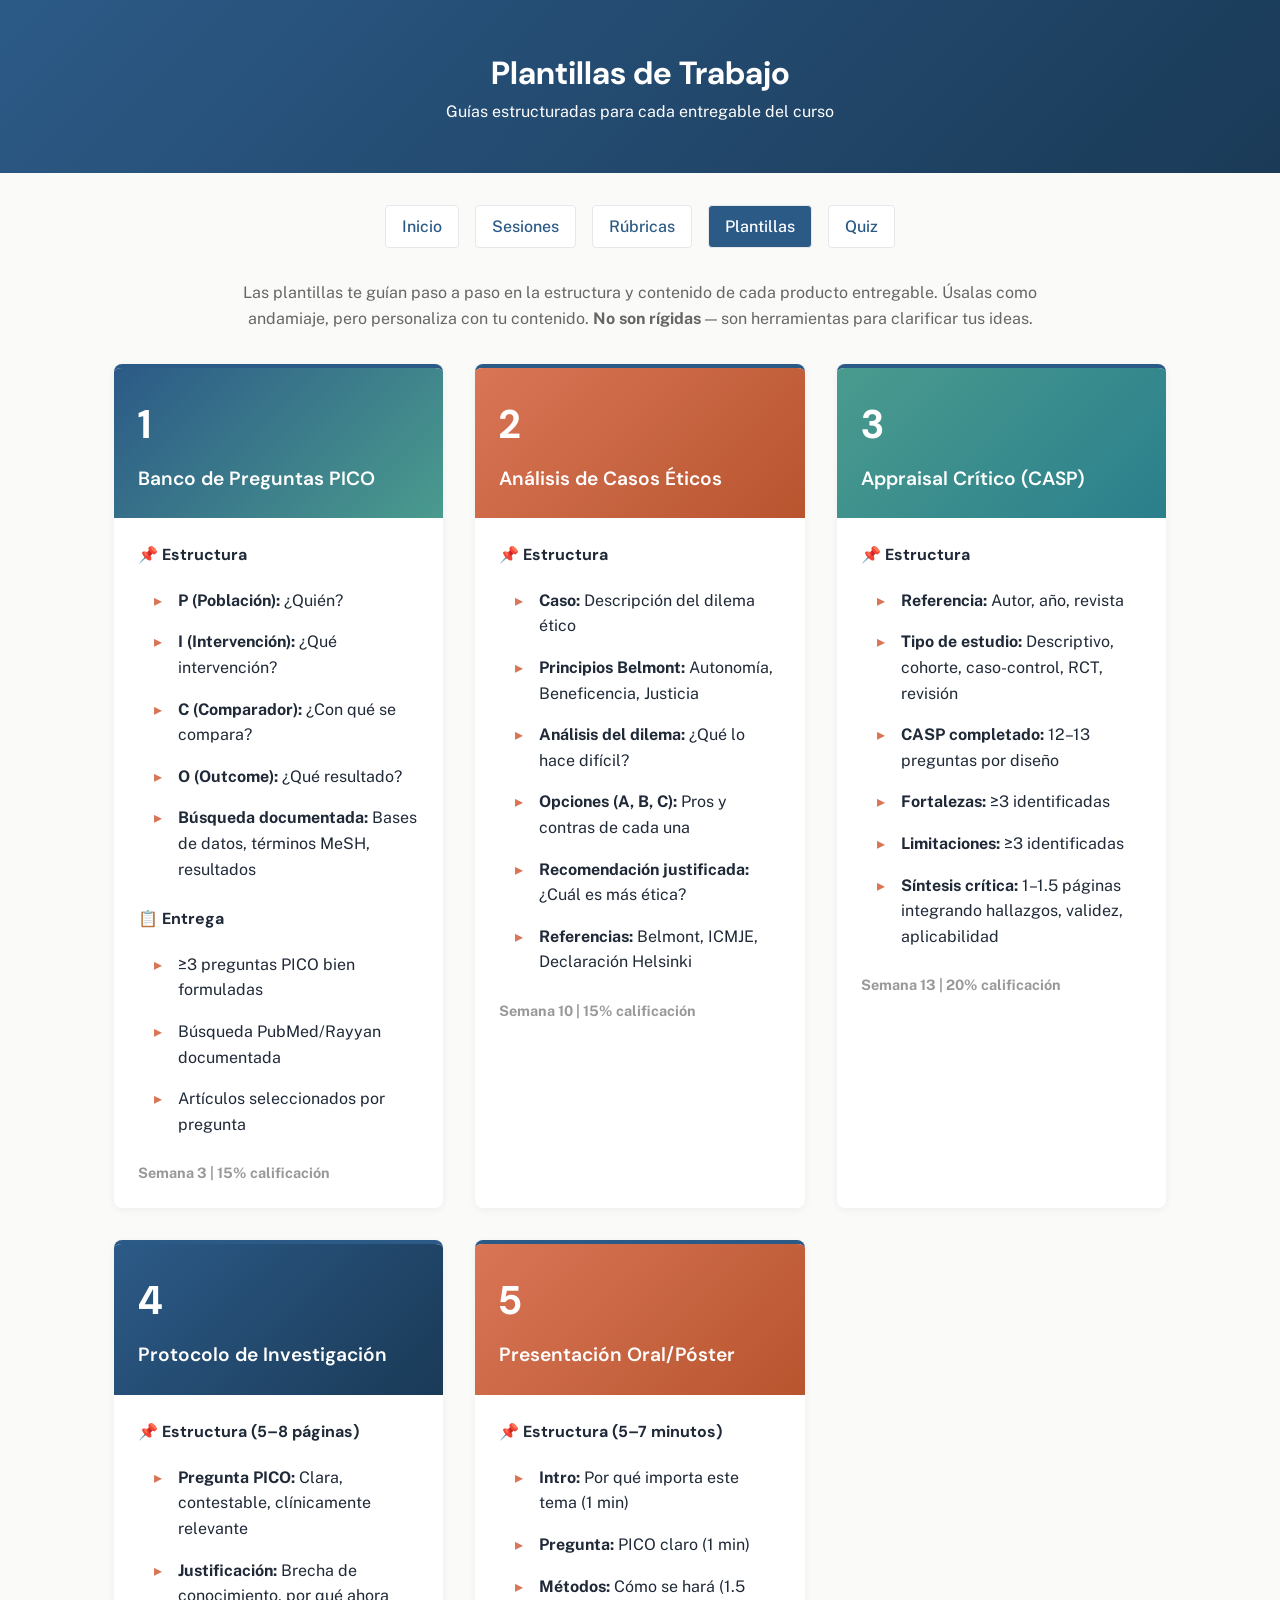
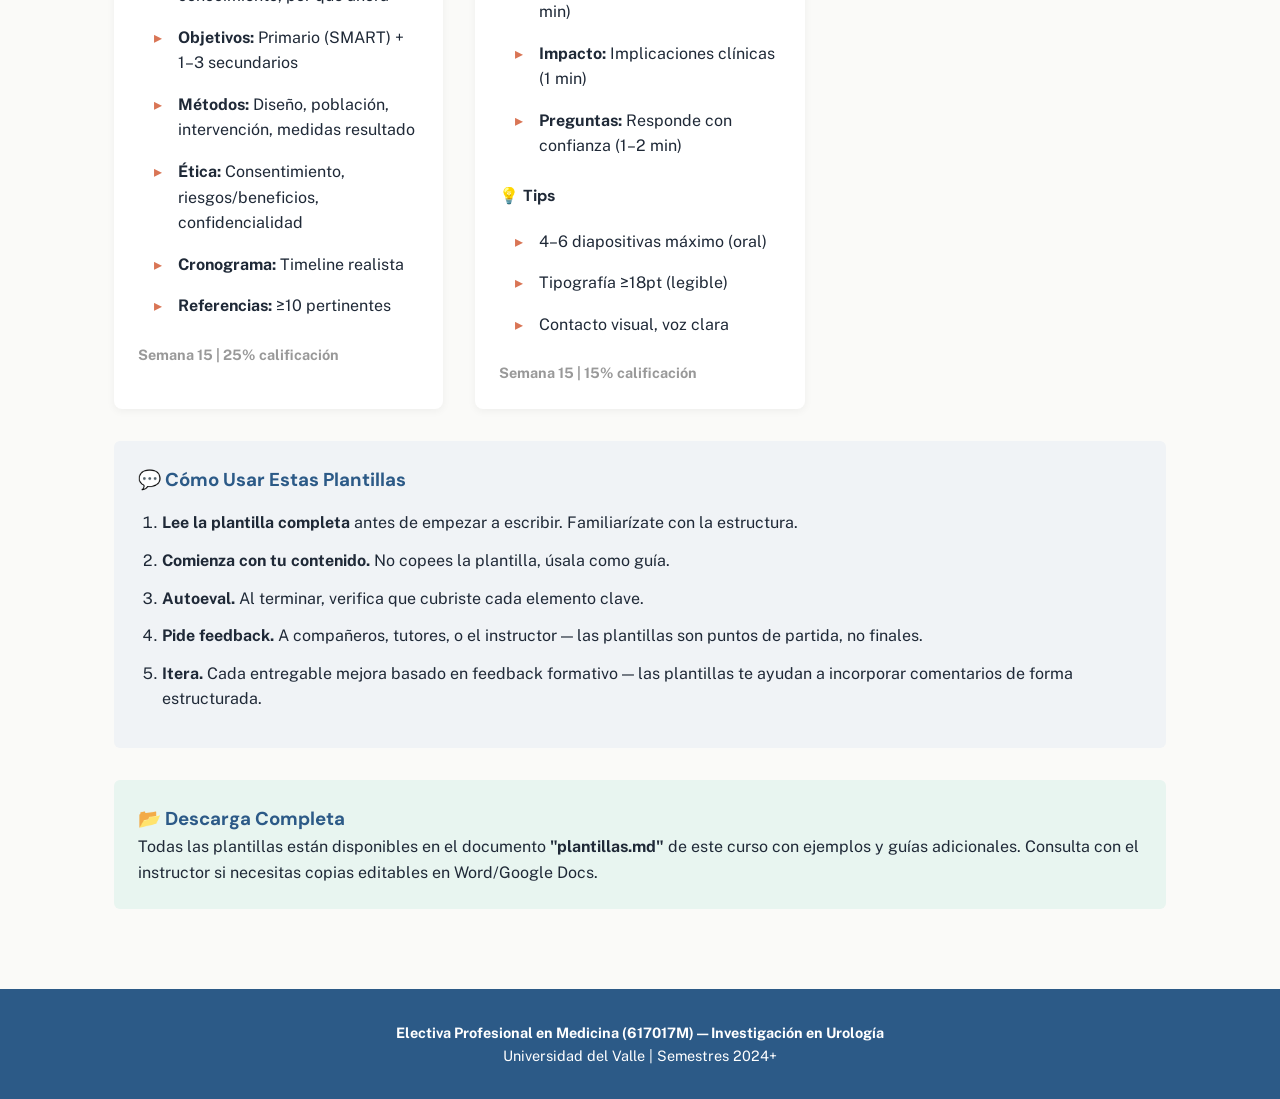
==== plantillas.html @ 6617f85f "Fase 2: Static website for "Investigación en Urología" course Add 5 self-contained HTML pages (no bu" ====
<!DOCTYPE html>
<html lang="es">
<head>
    <meta charset="UTF-8">
    <meta name="viewport" content="width=device-width, initial-scale=1.0">
    <title>Plantillas — Investigación en Urología</title>
    <link href="https://fonts.googleapis.com/css2?family=DM+Sans:wght@400;600;700&family=Public+Sans:wght@400;500;600&display=swap" rel="stylesheet">
    <style>
        * { margin: 0; padding: 0; box-sizing: border-box; }
        body { font-family: 'Public Sans', sans-serif; background-color: #FAFAF8; color: #1F2937; line-height: 1.6; }
        header { background: linear-gradient(135deg, #2C5A87 0%, #1a3a57 100%); color: white; padding: 3rem 1.5rem; text-align: center; }
        header h1 { font-family: 'DM Sans', sans-serif; font-size: 2rem; font-weight: 700; }
        .container { max-width: 1100px; margin: 0 auto; padding: 2rem 1.5rem; }
        nav { display: flex; gap: 1rem; justify-content: center; margin-bottom: 2rem; flex-wrap: wrap; }
        nav a { padding: 0.5rem 1rem; background-color: white; border: 1px solid #E5E7EB; border-radius: 4px; text-decoration: none; color: #2C5A87; font-weight: 500; }
        nav a:hover { background-color: #2C5A87; color: white; }
        nav a.active { background-color: #2C5A87; color: white; }
        h2 { font-family: 'DM Sans', sans-serif; font-size: 2rem; color: #2C5A87; margin-bottom: 1.5rem; }
        .grid { display: grid; grid-template-columns: repeat(auto-fit, minmax(320px, 1fr)); gap: 2rem; margin: 2rem 0; }
        .template-card { background: white; border-radius: 8px; overflow: hidden; box-shadow: 0 2px 8px rgba(0,0,0,0.05); transition: all 0.3s; cursor: pointer; border-top: 4px solid #2C5A87; }
        .template-card:hover { transform: translateY(-4px); box-shadow: 0 4px 16px rgba(0,0,0,0.1); }
        .card-header { background: linear-gradient(135deg, #2C5A87 0%, #4A9B8E 100%); color: white; padding: 1.5rem; }
        .card-number { font-family: 'DM Sans', sans-serif; font-size: 2.5rem; font-weight: 700; }
        .card-title { font-family: 'DM Sans', sans-serif; font-size: 1.2rem; font-weight: 600; margin-top: 0.5rem; }
        .card-body { padding: 1.5rem; }
        .card-body h4 { font-family: 'DM Sans', sans-serif; color: #1F2937; margin-bottom: 0.75rem; }
        .card-body ul { list-style: none; margin-left: 1rem; }
        .card-body li { padding: 0.5rem 0; position: relative; padding-left: 1.5rem; }
        .card-body li:before { content: "▸"; position: absolute; left: 0; color: #D97555; }
        .usage { background-color: #F0F3F6; padding: 1.5rem; border-radius: 6px; margin-top: 2rem; }
        .usage h3 { font-family: 'DM Sans', sans-serif; color: #2C5A87; }
        .usage ol { margin-left: 1.5rem; margin-top: 1rem; }
        .usage li { margin-bottom: 0.75rem; }
        footer { background-color: #2C5A87; color: white; text-align: center; padding: 2rem; margin-top: 3rem; font-size: 0.9rem; }
    </style>
</head>
<body>
    <header>
        <h1>Plantillas de Trabajo</h1>
        <p>Guías estructuradas para cada entregable del curso</p>
    </header>

    <div class="container">
        <nav>
            <a href="index.html">Inicio</a>
            <a href="sesiones.html">Sesiones</a>
            <a href="rubricas.html">Rúbricas</a>
            <a href="plantillas.html" class="active">Plantillas</a>
            <a href="quiz-disenos.html">Quiz</a>
        </nav>

        <p style="text-align: center; color: #666; max-width: 800px; margin: 0 auto 2rem auto;">
            Las plantillas te guían paso a paso en la estructura y contenido de cada producto entregable. Úsalas como andamiaje, pero personaliza con tu contenido. <strong>No son rígidas</strong> — son herramientas para clarificar tus ideas.
        </p>

        <div class="grid">
            <!-- Plantilla 1 -->
            <div class="template-card">
                <div class="card-header">
                    <div class="card-number">1</div>
                    <div class="card-title">Banco de Preguntas PICO</div>
                </div>
                <div class="card-body">
                    <h4>📌 Estructura</h4>
                    <ul>
                        <li><strong>P (Población):</strong> ¿Quién?</li>
                        <li><strong>I (Intervención):</strong> ¿Qué intervención?</li>
                        <li><strong>C (Comparador):</strong> ¿Con qué se compara?</li>
                        <li><strong>O (Outcome):</strong> ¿Qué resultado?</li>
                        <li><strong>Búsqueda documentada:</strong> Bases de datos, términos MeSH, resultados</li>
                    </ul>
                    <h4 style="margin-top: 1rem;">📋 Entrega</h4>
                    <ul>
                        <li>≥3 preguntas PICO bien formuladas</li>
                        <li>Búsqueda PubMed/Rayyan documentada</li>
                        <li>Artículos seleccionados por pregunta</li>
                    </ul>
                    <p style="margin-top: 1rem; font-size: 0.9rem; color: #999;"><strong>Semana 3 | 15% calificación</strong></p>
                </div>
            </div>

            <!-- Plantilla 2 -->
            <div class="template-card">
                <div class="card-header" style="background: linear-gradient(135deg, #D97555 0%, #B8552F 100%);">
                    <div class="card-number">2</div>
                    <div class="card-title">Análisis de Casos Éticos</div>
                </div>
                <div class="card-body">
                    <h4>📌 Estructura</h4>
                    <ul>
                        <li><strong>Caso:</strong> Descripción del dilema ético</li>
                        <li><strong>Principios Belmont:</strong> Autonomía, Beneficencia, Justicia</li>
                        <li><strong>Análisis del dilema:</strong> ¿Qué lo hace difícil?</li>
                        <li><strong>Opciones (A, B, C):</strong> Pros y contras de cada una</li>
                        <li><strong>Recomendación justificada:</strong> ¿Cuál es más ética?</li>
                        <li><strong>Referencias:</strong> Belmont, ICMJE, Declaración Helsinki</li>
                    </ul>
                    <p style="margin-top: 1rem; font-size: 0.9rem; color: #999;"><strong>Semana 10 | 15% calificación</strong></p>
                </div>
            </div>

            <!-- Plantilla 3 -->
            <div class="template-card">
                <div class="card-header" style="background: linear-gradient(135deg, #4A9B8E 0%, #2A7F8C 100%);">
                    <div class="card-number">3</div>
                    <div class="card-title">Appraisal Crítico (CASP)</div>
                </div>
                <div class="card-body">
                    <h4>📌 Estructura</h4>
                    <ul>
                        <li><strong>Referencia:</strong> Autor, año, revista</li>
                        <li><strong>Tipo de estudio:</strong> Descriptivo, cohorte, caso-control, RCT, revisión</li>
                        <li><strong>CASP completado:</strong> 12–13 preguntas por diseño</li>
                        <li><strong>Fortalezas:</strong> ≥3 identificadas</li>
                        <li><strong>Limitaciones:</strong> ≥3 identificadas</li>
                        <li><strong>Síntesis crítica:</strong> 1–1.5 páginas integrando hallazgos, validez, aplicabilidad</li>
                    </ul>
                    <p style="margin-top: 1rem; font-size: 0.9rem; color: #999;"><strong>Semana 13 | 20% calificación</strong></p>
                </div>
            </div>

            <!-- Plantilla 4 -->
            <div class="template-card">
                <div class="card-header" style="background: linear-gradient(135deg, #2C5A87 0%, #1a3a57 100%);">
                    <div class="card-number">4</div>
                    <div class="card-title">Protocolo de Investigación</div>
                </div>
                <div class="card-body">
                    <h4>📌 Estructura (5–8 páginas)</h4>
                    <ul>
                        <li><strong>Pregunta PICO:</strong> Clara, contestable, clínicamente relevante</li>
                        <li><strong>Justificación:</strong> Brecha de conocimiento, por qué ahora</li>
                        <li><strong>Objetivos:</strong> Primario (SMART) + 1–3 secundarios</li>
                        <li><strong>Métodos:</strong> Diseño, población, intervención, medidas resultado</li>
                        <li><strong>Ética:</strong> Consentimiento, riesgos/beneficios, confidencialidad</li>
                        <li><strong>Cronograma:</strong> Timeline realista</li>
                        <li><strong>Referencias:</strong> ≥10 pertinentes</li>
                    </ul>
                    <p style="margin-top: 1rem; font-size: 0.9rem; color: #999;"><strong>Semana 15 | 25% calificación</strong></p>
                </div>
            </div>

            <!-- Plantilla 5 -->
            <div class="template-card">
                <div class="card-header" style="background: linear-gradient(135deg, #D97555 0%, #B8552F 100%);">
                    <div class="card-number">5</div>
                    <div class="card-title">Presentación Oral/Póster</div>
                </div>
                <div class="card-body">
                    <h4>📌 Estructura (5–7 minutos)</h4>
                    <ul>
                        <li><strong>Intro:</strong> Por qué importa este tema (1 min)</li>
                        <li><strong>Pregunta:</strong> PICO claro (1 min)</li>
                        <li><strong>Métodos:</strong> Cómo se hará (1.5 min)</li>
                        <li><strong>Impacto:</strong> Implicaciones clínicas (1 min)</li>
                        <li><strong>Preguntas:</strong> Responde con confianza (1–2 min)</li>
                    </ul>
                    <h4 style="margin-top: 1rem;">💡 Tips</h4>
                    <ul>
                        <li>4–6 diapositivas máximo (oral)</li>
                        <li>Tipografía ≥18pt (legible)</li>
                        <li>Contacto visual, voz clara</li>
                    </ul>
                    <p style="margin-top: 1rem; font-size: 0.9rem; color: #999;"><strong>Semana 15 | 15% calificación</strong></p>
                </div>
            </div>
        </div>

        <div class="usage">
            <h3>💬 Cómo Usar Estas Plantillas</h3>
            <ol>
                <li><strong>Lee la plantilla completa</strong> antes de empezar a escribir. Familiarízate con la estructura.</li>
                <li><strong>Comienza con tu contenido.</strong> No copees la plantilla, úsala como guía.</li>
                <li><strong>Autoeval.</strong> Al terminar, verifica que cubriste cada elemento clave.</li>
                <li><strong>Pide feedback.</strong> A compañeros, tutores, o el instructor — las plantillas son puntos de partida, no finales.</li>
                <li><strong>Itera.</strong> Cada entregable mejora basado en feedback formativo — las plantillas te ayudan a incorporar comentarios de forma estructurada.</li>
            </ol>
        </div>

        <div class="usage" style="background-color: #E8F5F0;">
            <h3>📂 Descarga Completa</h3>
            <p>Todas las plantillas están disponibles en el documento <strong>"plantillas.md"</strong> de este curso con ejemplos y guías adicionales. Consulta con el instructor si necesitas copias editables en Word/Google Docs.</p>
        </div>
    </div>

    <footer>
        <p><strong>Electiva Profesional en Medicina (617017M) — Investigación en Urología</strong></p>
        <p>Universidad del Valle | Semestres 2024+</p>
    </footer>
</body>
</html>
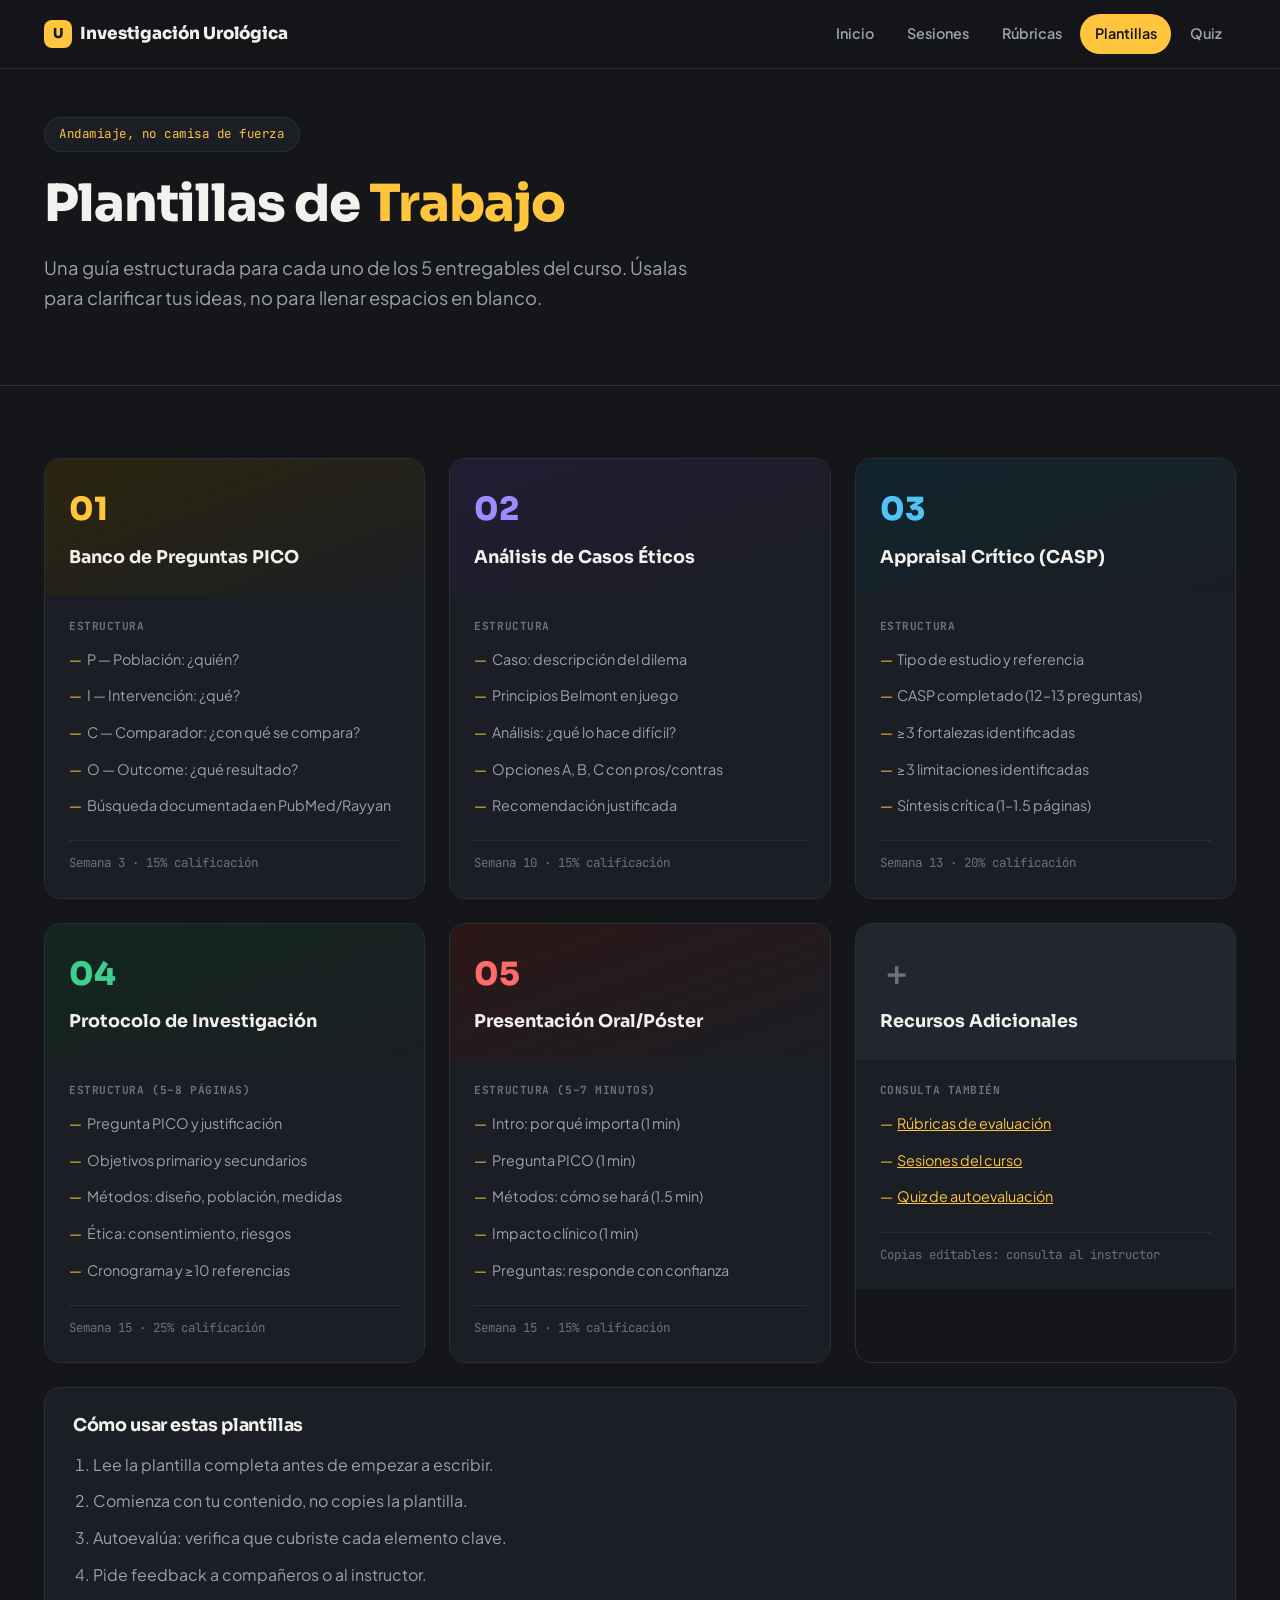
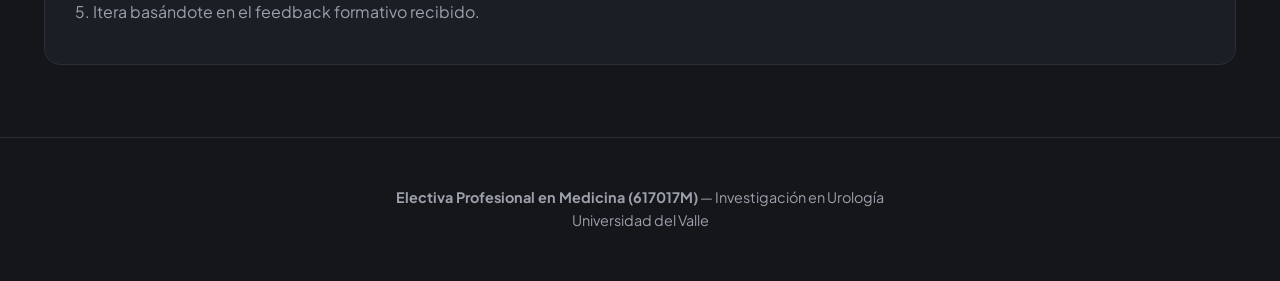
==== commit 291862cd: "Redesign course website with bold dark editorial visual identity Replace the initial light/corporate" ====
--- a/plantillas.html
+++ b/plantillas.html
@@ -4,188 +4,182 @@
     <meta charset="UTF-8">
     <meta name="viewport" content="width=device-width, initial-scale=1.0">
     <title>Plantillas — Investigación en Urología</title>
-    <link href="https://fonts.googleapis.com/css2?family=DM+Sans:wght@400;600;700&family=Public+Sans:wght@400;500;600&display=swap" rel="stylesheet">
+    <link rel="preconnect" href="https://fonts.googleapis.com">
+    <link href="https://fonts.googleapis.com/css2?family=Sora:wght@700;800&family=Plus+Jakarta+Sans:wght@400;500;600;700&family=JetBrains+Mono:wght@500;600;700&display=swap" rel="stylesheet">
+    <link rel="stylesheet" href="styles.css">
+    <noscript><style>.reveal{opacity:1!important;transform:none!important;}</style></noscript>
     <style>
-        * { margin: 0; padding: 0; box-sizing: border-box; }
-        body { font-family: 'Public Sans', sans-serif; background-color: #FAFAF8; color: #1F2937; line-height: 1.6; }
-        header { background: linear-gradient(135deg, #2C5A87 0%, #1a3a57 100%); color: white; padding: 3rem 1.5rem; text-align: center; }
-        header h1 { font-family: 'DM Sans', sans-serif; font-size: 2rem; font-weight: 700; }
-        .container { max-width: 1100px; margin: 0 auto; padding: 2rem 1.5rem; }
-        nav { display: flex; gap: 1rem; justify-content: center; margin-bottom: 2rem; flex-wrap: wrap; }
-        nav a { padding: 0.5rem 1rem; background-color: white; border: 1px solid #E5E7EB; border-radius: 4px; text-decoration: none; color: #2C5A87; font-weight: 500; }
-        nav a:hover { background-color: #2C5A87; color: white; }
-        nav a.active { background-color: #2C5A87; color: white; }
-        h2 { font-family: 'DM Sans', sans-serif; font-size: 2rem; color: #2C5A87; margin-bottom: 1.5rem; }
-        .grid { display: grid; grid-template-columns: repeat(auto-fit, minmax(320px, 1fr)); gap: 2rem; margin: 2rem 0; }
-        .template-card { background: white; border-radius: 8px; overflow: hidden; box-shadow: 0 2px 8px rgba(0,0,0,0.05); transition: all 0.3s; cursor: pointer; border-top: 4px solid #2C5A87; }
-        .template-card:hover { transform: translateY(-4px); box-shadow: 0 4px 16px rgba(0,0,0,0.1); }
-        .card-header { background: linear-gradient(135deg, #2C5A87 0%, #4A9B8E 100%); color: white; padding: 1.5rem; }
-        .card-number { font-family: 'DM Sans', sans-serif; font-size: 2.5rem; font-weight: 700; }
-        .card-title { font-family: 'DM Sans', sans-serif; font-size: 1.2rem; font-weight: 600; margin-top: 0.5rem; }
-        .card-body { padding: 1.5rem; }
-        .card-body h4 { font-family: 'DM Sans', sans-serif; color: #1F2937; margin-bottom: 0.75rem; }
-        .card-body ul { list-style: none; margin-left: 1rem; }
-        .card-body li { padding: 0.5rem 0; position: relative; padding-left: 1.5rem; }
-        .card-body li:before { content: "▸"; position: absolute; left: 0; color: #D97555; }
-        .usage { background-color: #F0F3F6; padding: 1.5rem; border-radius: 6px; margin-top: 2rem; }
-        .usage h3 { font-family: 'DM Sans', sans-serif; color: #2C5A87; }
-        .usage ol { margin-left: 1.5rem; margin-top: 1rem; }
-        .usage li { margin-bottom: 0.75rem; }
-        footer { background-color: #2C5A87; color: white; text-align: center; padding: 2rem; margin-top: 3rem; font-size: 0.9rem; }
+        .template-grid { display: grid; grid-template-columns: repeat(3, 1fr); gap: 1.5rem; }
+        .template-card { border-radius: var(--radius); overflow: hidden; border: 1px solid var(--border); transition: transform 0.2s ease, border-color 0.2s ease; }
+        .template-card:hover { transform: translateY(-4px); border-color: var(--border-bright); }
+        .tpl-header { padding: 1.5rem; }
+        .tpl-number { font-family: var(--font-display); font-size: 2rem; font-weight: 800; }
+        .tpl-title { font-family: var(--font-display); font-size: 1.1rem; font-weight: 700; margin-top: 0.4rem; }
+        .tpl-body { padding: 1.5rem; background: var(--bg-elevated); }
+        .tpl-body h4 { font-family: var(--font-mono); font-size: 0.7rem; text-transform: uppercase; letter-spacing: 0.05em; color: var(--text-faint); margin-bottom: 0.6rem; }
+        .tpl-body ul { list-style: none; margin-bottom: 1rem; }
+        .tpl-body li { padding: 0.4rem 0; padding-left: 1.1rem; position: relative; color: var(--text-muted); font-size: 0.9rem; }
+        .tpl-body li::before { content: "—"; position: absolute; left: 0; color: var(--accent); }
+        .tpl-footer { font-family: var(--font-mono); font-size: 0.78rem; color: var(--text-faint); padding-top: 0.75rem; border-top: 1px solid var(--border); }
+        .usage-box { background: var(--bg-elevated); border: 1px solid var(--border); border-radius: var(--radius); padding: 1.75rem; margin-top: 1.5rem; }
+        .usage-box h3 { font-size: 1.1rem; margin-bottom: 1rem; }
+        .usage-box ol { margin-left: 1.25rem; color: var(--text-muted); }
+        .usage-box li { margin-bottom: 0.65rem; }
+        @media (max-width: 900px) { .template-grid { grid-template-columns: repeat(2, 1fr); } }
+        @media (max-width: 640px) { .template-grid { grid-template-columns: 1fr; } }
     </style>
 </head>
 <body>
-    <header>
-        <h1>Plantillas de Trabajo</h1>
-        <p>Guías estructuradas para cada entregable del curso</p>
+    <nav class="site-nav">
+        <div class="nav-inner">
+            <a href="index.html" class="nav-brand"><span class="brand-mark">U</span>Investigación Urológica</a>
+            <div class="nav-links">
+                <a href="index.html">Inicio</a>
+                <a href="sesiones.html">Sesiones</a>
+                <a href="rubricas.html">Rúbricas</a>
+                <a href="plantillas.html" class="active">Plantillas</a>
+                <a href="quiz-disenos.html">Quiz</a>
+            </div>
+            <button class="nav-toggle" aria-label="Abrir menú">☰</button>
+        </div>
+    </nav>
+
+    <header class="hero" style="padding: 3rem 0 2.5rem;">
+        <div class="container">
+            <div class="hero-eyebrow">Andamiaje, no camisa de fuerza</div>
+            <h1 class="h-display" style="font-size: clamp(2rem, 4.5vw, 3.2rem);">Plantillas de <span class="text-accent">Trabajo</span></h1>
+            <p class="lede">Una guía estructurada para cada uno de los 5 entregables del curso. Úsalas para clarificar tus ideas, no para llenar espacios en blanco.</p>
+        </div>
     </header>
 
-    <div class="container">
-        <nav>
-            <a href="index.html">Inicio</a>
-            <a href="sesiones.html">Sesiones</a>
-            <a href="rubricas.html">Rúbricas</a>
-            <a href="plantillas.html" class="active">Plantillas</a>
-            <a href="quiz-disenos.html">Quiz</a>
-        </nav>
+    <section class="block">
+        <div class="container">
+            <div class="template-grid reveal">
+                <div class="template-card">
+                    <div class="tpl-header" style="background: linear-gradient(160deg, var(--mod-1-bg), var(--bg-elevated));">
+                        <div class="tpl-number" style="color: var(--mod-1);">01</div>
+                        <div class="tpl-title">Banco de Preguntas PICO</div>
+                    </div>
+                    <div class="tpl-body">
+                        <h4>Estructura</h4>
+                        <ul>
+                            <li>P — Población: ¿quién?</li>
+                            <li>I — Intervención: ¿qué?</li>
+                            <li>C — Comparador: ¿con qué se compara?</li>
+                            <li>O — Outcome: ¿qué resultado?</li>
+                            <li>Búsqueda documentada en PubMed/Rayyan</li>
+                        </ul>
+                        <div class="tpl-footer">Semana 3 · 15% calificación</div>
+                    </div>
+                </div>
 
-        <p style="text-align: center; color: #666; max-width: 800px; margin: 0 auto 2rem auto;">
-            Las plantillas te guían paso a paso en la estructura y contenido de cada producto entregable. Úsalas como andamiaje, pero personaliza con tu contenido. <strong>No son rígidas</strong> — son herramientas para clarificar tus ideas.
-        </p>
+                <div class="template-card">
+                    <div class="tpl-header" style="background: linear-gradient(160deg, var(--mod-3-bg), var(--bg-elevated));">
+                        <div class="tpl-number" style="color: var(--mod-3);">02</div>
+                        <div class="tpl-title">Análisis de Casos Éticos</div>
+                    </div>
+                    <div class="tpl-body">
+                        <h4>Estructura</h4>
+                        <ul>
+                            <li>Caso: descripción del dilema</li>
+                            <li>Principios Belmont en juego</li>
+                            <li>Análisis: ¿qué lo hace difícil?</li>
+                            <li>Opciones A, B, C con pros/contras</li>
+                            <li>Recomendación justificada</li>
+                        </ul>
+                        <div class="tpl-footer">Semana 10 · 15% calificación</div>
+                    </div>
+                </div>
 
-        <div class="grid">
-            <!-- Plantilla 1 -->
-            <div class="template-card">
-                <div class="card-header">
-                    <div class="card-number">1</div>
-                    <div class="card-title">Banco de Preguntas PICO</div>
+                <div class="template-card">
+                    <div class="tpl-header" style="background: linear-gradient(160deg, var(--mod-4-bg), var(--bg-elevated));">
+                        <div class="tpl-number" style="color: var(--mod-4);">03</div>
+                        <div class="tpl-title">Appraisal Crítico (CASP)</div>
+                    </div>
+                    <div class="tpl-body">
+                        <h4>Estructura</h4>
+                        <ul>
+                            <li>Tipo de estudio y referencia</li>
+                            <li>CASP completado (12–13 preguntas)</li>
+                            <li>≥3 fortalezas identificadas</li>
+                            <li>≥3 limitaciones identificadas</li>
+                            <li>Síntesis crítica (1–1.5 páginas)</li>
+                        </ul>
+                        <div class="tpl-footer">Semana 13 · 20% calificación</div>
+                    </div>
                 </div>
-                <div class="card-body">
-                    <h4>📌 Estructura</h4>
-                    <ul>
-                        <li><strong>P (Población):</strong> ¿Quién?</li>
-                        <li><strong>I (Intervención):</strong> ¿Qué intervención?</li>
-                        <li><strong>C (Comparador):</strong> ¿Con qué se compara?</li>
-                        <li><strong>O (Outcome):</strong> ¿Qué resultado?</li>
-                        <li><strong>Búsqueda documentada:</strong> Bases de datos, términos MeSH, resultados</li>
-                    </ul>
-                    <h4 style="margin-top: 1rem;">📋 Entrega</h4>
-                    <ul>
-                        <li>≥3 preguntas PICO bien formuladas</li>
-                        <li>Búsqueda PubMed/Rayyan documentada</li>
-                        <li>Artículos seleccionados por pregunta</li>
-                    </ul>
-                    <p style="margin-top: 1rem; font-size: 0.9rem; color: #999;"><strong>Semana 3 | 15% calificación</strong></p>
+
+                <div class="template-card">
+                    <div class="tpl-header" style="background: linear-gradient(160deg, var(--mod-2-bg), var(--bg-elevated));">
+                        <div class="tpl-number" style="color: var(--mod-2);">04</div>
+                        <div class="tpl-title">Protocolo de Investigación</div>
+                    </div>
+                    <div class="tpl-body">
+                        <h4>Estructura (5–8 páginas)</h4>
+                        <ul>
+                            <li>Pregunta PICO y justificación</li>
+                            <li>Objetivos primario y secundarios</li>
+                            <li>Métodos: diseño, población, medidas</li>
+                            <li>Ética: consentimiento, riesgos</li>
+                            <li>Cronograma y ≥10 referencias</li>
+                        </ul>
+                        <div class="tpl-footer">Semana 15 · 25% calificación</div>
+                    </div>
+                </div>
+
+                <div class="template-card">
+                    <div class="tpl-header" style="background: linear-gradient(160deg, var(--mod-5-bg), var(--bg-elevated));">
+                        <div class="tpl-number" style="color: var(--mod-5);">05</div>
+                        <div class="tpl-title">Presentación Oral/Póster</div>
+                    </div>
+                    <div class="tpl-body">
+                        <h4>Estructura (5–7 minutos)</h4>
+                        <ul>
+                            <li>Intro: por qué importa (1 min)</li>
+                            <li>Pregunta PICO (1 min)</li>
+                            <li>Métodos: cómo se hará (1.5 min)</li>
+                            <li>Impacto clínico (1 min)</li>
+                            <li>Preguntas: responde con confianza</li>
+                        </ul>
+                        <div class="tpl-footer">Semana 15 · 15% calificación</div>
+                    </div>
+                </div>
+
+                <div class="template-card">
+                    <div class="tpl-header" style="background: var(--bg-elevated-2);">
+                        <div class="tpl-number" style="color: var(--text-faint);">＋</div>
+                        <div class="tpl-title">Recursos Adicionales</div>
+                    </div>
+                    <div class="tpl-body">
+                        <h4>Consulta también</h4>
+                        <ul>
+                            <li><a href="rubricas.html" style="color: var(--accent);">Rúbricas de evaluación</a></li>
+                            <li><a href="sesiones.html" style="color: var(--accent);">Sesiones del curso</a></li>
+                            <li><a href="quiz-disenos.html" style="color: var(--accent);">Quiz de autoevaluación</a></li>
+                        </ul>
+                        <div class="tpl-footer">Copias editables: consulta al instructor</div>
+                    </div>
                 </div>
             </div>
 
-            <!-- Plantilla 2 -->
-            <div class="template-card">
-                <div class="card-header" style="background: linear-gradient(135deg, #D97555 0%, #B8552F 100%);">
-                    <div class="card-number">2</div>
-                    <div class="card-title">Análisis de Casos Éticos</div>
-                </div>
-                <div class="card-body">
-                    <h4>📌 Estructura</h4>
-                    <ul>
-                        <li><strong>Caso:</strong> Descripción del dilema ético</li>
-                        <li><strong>Principios Belmont:</strong> Autonomía, Beneficencia, Justicia</li>
-                        <li><strong>Análisis del dilema:</strong> ¿Qué lo hace difícil?</li>
-                        <li><strong>Opciones (A, B, C):</strong> Pros y contras de cada una</li>
-                        <li><strong>Recomendación justificada:</strong> ¿Cuál es más ética?</li>
-                        <li><strong>Referencias:</strong> Belmont, ICMJE, Declaración Helsinki</li>
-                    </ul>
-                    <p style="margin-top: 1rem; font-size: 0.9rem; color: #999;"><strong>Semana 10 | 15% calificación</strong></p>
-                </div>
-            </div>
-
-            <!-- Plantilla 3 -->
-            <div class="template-card">
-                <div class="card-header" style="background: linear-gradient(135deg, #4A9B8E 0%, #2A7F8C 100%);">
-                    <div class="card-number">3</div>
-                    <div class="card-title">Appraisal Crítico (CASP)</div>
-                </div>
-                <div class="card-body">
-                    <h4>📌 Estructura</h4>
-                    <ul>
-                        <li><strong>Referencia:</strong> Autor, año, revista</li>
-                        <li><strong>Tipo de estudio:</strong> Descriptivo, cohorte, caso-control, RCT, revisión</li>
-                        <li><strong>CASP completado:</strong> 12–13 preguntas por diseño</li>
-                        <li><strong>Fortalezas:</strong> ≥3 identificadas</li>
-                        <li><strong>Limitaciones:</strong> ≥3 identificadas</li>
-                        <li><strong>Síntesis crítica:</strong> 1–1.5 páginas integrando hallazgos, validez, aplicabilidad</li>
-                    </ul>
-                    <p style="margin-top: 1rem; font-size: 0.9rem; color: #999;"><strong>Semana 13 | 20% calificación</strong></p>
-                </div>
-            </div>
-
-            <!-- Plantilla 4 -->
-            <div class="template-card">
-                <div class="card-header" style="background: linear-gradient(135deg, #2C5A87 0%, #1a3a57 100%);">
-                    <div class="card-number">4</div>
-                    <div class="card-title">Protocolo de Investigación</div>
-                </div>
-                <div class="card-body">
-                    <h4>📌 Estructura (5–8 páginas)</h4>
-                    <ul>
-                        <li><strong>Pregunta PICO:</strong> Clara, contestable, clínicamente relevante</li>
-                        <li><strong>Justificación:</strong> Brecha de conocimiento, por qué ahora</li>
-                        <li><strong>Objetivos:</strong> Primario (SMART) + 1–3 secundarios</li>
-                        <li><strong>Métodos:</strong> Diseño, población, intervención, medidas resultado</li>
-                        <li><strong>Ética:</strong> Consentimiento, riesgos/beneficios, confidencialidad</li>
-                        <li><strong>Cronograma:</strong> Timeline realista</li>
-                        <li><strong>Referencias:</strong> ≥10 pertinentes</li>
-                    </ul>
-                    <p style="margin-top: 1rem; font-size: 0.9rem; color: #999;"><strong>Semana 15 | 25% calificación</strong></p>
-                </div>
-            </div>
-
-            <!-- Plantilla 5 -->
-            <div class="template-card">
-                <div class="card-header" style="background: linear-gradient(135deg, #D97555 0%, #B8552F 100%);">
-                    <div class="card-number">5</div>
-                    <div class="card-title">Presentación Oral/Póster</div>
-                </div>
-                <div class="card-body">
-                    <h4>📌 Estructura (5–7 minutos)</h4>
-                    <ul>
-                        <li><strong>Intro:</strong> Por qué importa este tema (1 min)</li>
-                        <li><strong>Pregunta:</strong> PICO claro (1 min)</li>
-                        <li><strong>Métodos:</strong> Cómo se hará (1.5 min)</li>
-                        <li><strong>Impacto:</strong> Implicaciones clínicas (1 min)</li>
-                        <li><strong>Preguntas:</strong> Responde con confianza (1–2 min)</li>
-                    </ul>
-                    <h4 style="margin-top: 1rem;">💡 Tips</h4>
-                    <ul>
-                        <li>4–6 diapositivas máximo (oral)</li>
-                        <li>Tipografía ≥18pt (legible)</li>
-                        <li>Contacto visual, voz clara</li>
-                    </ul>
-                    <p style="margin-top: 1rem; font-size: 0.9rem; color: #999;"><strong>Semana 15 | 15% calificación</strong></p>
-                </div>
+            <div class="usage-box reveal">
+                <h3>Cómo usar estas plantillas</h3>
+                <ol>
+                    <li>Lee la plantilla completa antes de empezar a escribir.</li>
+                    <li>Comienza con tu contenido, no copies la plantilla.</li>
+                    <li>Autoevalúa: verifica que cubriste cada elemento clave.</li>
+                    <li>Pide feedback a compañeros o al instructor.</li>
+                    <li>Itera basándote en el feedback formativo recibido.</li>
+                </ol>
             </div>
         </div>
+    </section>
 
-        <div class="usage">
-            <h3>💬 Cómo Usar Estas Plantillas</h3>
-            <ol>
-                <li><strong>Lee la plantilla completa</strong> antes de empezar a escribir. Familiarízate con la estructura.</li>
-                <li><strong>Comienza con tu contenido.</strong> No copees la plantilla, úsala como guía.</li>
-                <li><strong>Autoeval.</strong> Al terminar, verifica que cubriste cada elemento clave.</li>
-                <li><strong>Pide feedback.</strong> A compañeros, tutores, o el instructor — las plantillas son puntos de partida, no finales.</li>
-                <li><strong>Itera.</strong> Cada entregable mejora basado en feedback formativo — las plantillas te ayudan a incorporar comentarios de forma estructurada.</li>
-            </ol>
-        </div>
+    <footer class="site-footer">
+        <p><strong>Electiva Profesional en Medicina (617017M)</strong> — Investigación en Urología</p>
+        <p>Universidad del Valle</p>
+    </footer>
 
-        <div class="usage" style="background-color: #E8F5F0;">
-            <h3>📂 Descarga Completa</h3>
-            <p>Todas las plantillas están disponibles en el documento <strong>"plantillas.md"</strong> de este curso con ejemplos y guías adicionales. Consulta con el instructor si necesitas copias editables en Word/Google Docs.</p>
-        </div>
-    </div>
-
-    <footer>
-        <p><strong>Electiva Profesional en Medicina (617017M) — Investigación en Urología</strong></p>
-        <p>Universidad del Valle | Semestres 2024+</p>
-    </footer>
+    <script src="script.js"></script>
 </body>
 </html>
--- a/styles.css
+++ b/styles.css
@@ -0,0 +1,510 @@
+/* ============================================
+   Investigación en Urología — Design System
+   Dark-locked, bold editorial, evidence-pyramid motif
+   ============================================ */
+
+:root {
+    --bg: #14161A;
+    --bg-elevated: #1B1E24;
+    --bg-elevated-2: #22262E;
+    --border: #2A2E37;
+    --border-bright: #3A3F4B;
+
+    --text: #F2F1ED;
+    --text-muted: #9BA0AB;
+    --text-faint: #6B7280;
+
+    --accent: #FFC53D;
+    --accent-ink: #14161A;
+    --accent-dim: #4A3D1C;
+
+    --mod-1: #FFC53D; /* Fundamentos: amber */
+    --mod-1-bg: #2C260F;
+    --mod-2: #3ECF8E; /* Diseños de Estudio: emerald */
+    --mod-2-bg: #12271E;
+    --mod-3: #9C8CFF; /* Ética: violet */
+    --mod-3-bg: #201D33;
+    --mod-4: #4FC3F7; /* Appraisal: sky */
+    --mod-4-bg: #10242C;
+    --mod-5: #FF6B6B; /* Capstone: coral */
+    --mod-5-bg: #2C1717;
+
+    --font-display: 'Sora', sans-serif;
+    --font-body: 'Plus Jakarta Sans', sans-serif;
+    --font-mono: 'JetBrains Mono', monospace;
+
+    --radius: 16px;
+    --radius-sm: 10px;
+    --radius-pill: 999px;
+
+    --shadow: 0 24px 60px rgba(0,0,0,0.5);
+    --container: 1240px;
+}
+
+* { margin: 0; padding: 0; box-sizing: border-box; }
+
+html { scroll-behavior: smooth; }
+
+body {
+    background-color: var(--bg);
+    color: var(--text);
+    font-family: var(--font-body);
+    line-height: 1.65;
+    font-size: 16px;
+    -webkit-font-smoothing: antialiased;
+}
+
+img, svg { max-width: 100%; display: block; }
+
+a { color: inherit; }
+
+.container {
+    max-width: var(--container);
+    margin: 0 auto;
+    padding: 0 1.5rem;
+}
+
+::selection { background: var(--accent); color: var(--accent-ink); }
+
+*:focus-visible {
+    outline: 2px solid var(--accent);
+    outline-offset: 3px;
+}
+
+/* ============ Typography ============ */
+
+h1, h2, h3, h4 {
+    font-family: var(--font-display);
+    font-weight: 700;
+    letter-spacing: -0.02em;
+    line-height: 1.1;
+}
+
+.h-display {
+    font-size: clamp(2.4rem, 5.5vw, 4.2rem);
+    font-weight: 800;
+}
+
+.h-section {
+    font-size: clamp(1.8rem, 3.2vw, 2.6rem);
+    font-weight: 700;
+    margin-bottom: 1rem;
+}
+
+.h-card {
+    font-size: 1.15rem;
+    font-weight: 700;
+}
+
+p { color: var(--text-muted); }
+
+.lede {
+    font-size: 1.15rem;
+    color: var(--text-muted);
+    max-width: 52ch;
+}
+
+.mono-label {
+    font-family: var(--font-mono);
+    font-size: 0.78rem;
+    letter-spacing: 0.06em;
+    color: var(--text-faint);
+    text-transform: uppercase;
+}
+
+.text-accent { color: var(--accent); }
+
+/* ============ Navigation ============ */
+
+.site-nav {
+    position: sticky;
+    top: 0;
+    z-index: 50;
+    background: rgba(20, 22, 26, 0.85);
+    backdrop-filter: blur(12px);
+    -webkit-backdrop-filter: blur(12px);
+    border-bottom: 1px solid var(--border);
+}
+
+.nav-inner {
+    max-width: var(--container);
+    margin: 0 auto;
+    padding: 0 1.5rem;
+    height: 68px;
+    display: flex;
+    align-items: center;
+    justify-content: space-between;
+}
+
+.nav-brand {
+    font-family: var(--font-display);
+    font-weight: 800;
+    font-size: 1.05rem;
+    text-decoration: none;
+    color: var(--text);
+    display: flex;
+    align-items: center;
+    gap: 0.5rem;
+}
+
+.nav-brand .brand-mark {
+    width: 28px;
+    height: 28px;
+    border-radius: 8px;
+    background: var(--accent);
+    color: var(--accent-ink);
+    display: flex;
+    align-items: center;
+    justify-content: center;
+    font-size: 0.85rem;
+    font-weight: 800;
+}
+
+.nav-links {
+    display: flex;
+    gap: 0.25rem;
+    align-items: center;
+}
+
+.nav-links a {
+    padding: 0.5rem 0.9rem;
+    border-radius: var(--radius-pill);
+    text-decoration: none;
+    color: var(--text-muted);
+    font-size: 0.9rem;
+    font-weight: 600;
+    transition: color 0.2s ease, background 0.2s ease;
+}
+
+.nav-links a:hover { color: var(--text); background: var(--bg-elevated); }
+
+.nav-links a.active { color: var(--accent-ink); background: var(--accent); }
+
+.nav-toggle {
+    display: none;
+    background: none;
+    border: 1px solid var(--border-bright);
+    color: var(--text);
+    border-radius: var(--radius-sm);
+    padding: 0.5rem 0.75rem;
+    font-size: 1rem;
+    cursor: pointer;
+}
+
+/* ============ Buttons ============ */
+
+.btn {
+    display: inline-flex;
+    align-items: center;
+    justify-content: center;
+    gap: 0.5rem;
+    padding: 0.85rem 1.6rem;
+    border-radius: var(--radius-pill);
+    font-weight: 700;
+    font-size: 0.95rem;
+    text-decoration: none;
+    border: none;
+    cursor: pointer;
+    transition: transform 0.15s ease, opacity 0.15s ease;
+    white-space: nowrap;
+}
+
+.btn:active { transform: scale(0.97); }
+
+.btn-primary {
+    background: var(--accent);
+    color: var(--accent-ink);
+}
+
+.btn-primary:hover { opacity: 0.88; }
+
+.btn-secondary {
+    background: transparent;
+    color: var(--text);
+    border: 1.5px solid var(--border-bright);
+}
+
+.btn-secondary:hover { border-color: var(--accent); color: var(--accent); }
+
+/* ============ Hero ============ */
+
+.hero {
+    padding: 4rem 0 5rem;
+}
+
+.hero-grid {
+    display: grid;
+    grid-template-columns: 1.1fr 0.9fr;
+    gap: 3rem;
+    align-items: center;
+}
+
+.hero-eyebrow {
+    display: inline-flex;
+    align-items: center;
+    gap: 0.5rem;
+    padding: 0.4rem 0.9rem;
+    border-radius: var(--radius-pill);
+    background: var(--bg-elevated);
+    border: 1px solid var(--border);
+    font-family: var(--font-mono);
+    font-size: 0.78rem;
+    letter-spacing: 0.04em;
+    color: var(--accent);
+    margin-bottom: 1.5rem;
+}
+
+.hero h1 {
+    margin-bottom: 1.25rem;
+}
+
+.hero .lede { margin-bottom: 2rem; }
+
+.hero-ctas {
+    display: flex;
+    gap: 0.85rem;
+    flex-wrap: wrap;
+}
+
+/* Evidence pyramid signature graphic */
+
+.pyramid-wrap {
+    position: relative;
+    display: flex;
+    flex-direction: column;
+    align-items: center;
+    gap: 3px;
+    padding: 2rem 1rem;
+}
+
+.pyramid-tier {
+    height: 44px;
+    display: flex;
+    align-items: center;
+    justify-content: center;
+    font-family: var(--font-mono);
+    font-size: 0.72rem;
+    font-weight: 600;
+    letter-spacing: 0.02em;
+    color: var(--accent-ink);
+    text-align: center;
+    padding: 0 1rem;
+}
+
+.pyramid-tier span { color: var(--accent-ink); }
+
+.pt-1 { width: 42%; clip-path: polygon(6% 0, 94% 0, 100% 100%, 0 100%); background: var(--accent); font-weight: 800; }
+.pt-2 { width: 58%; clip-path: polygon(5% 0, 95% 0, 100% 100%, 0 100%); background: #E8B23A; color: var(--accent-ink); }
+.pt-3 { width: 74%; clip-path: polygon(4% 0, 96% 0, 100% 100%, 0 100%); background: #C99A3A; }
+.pt-4 { width: 88%; clip-path: polygon(3% 0, 97% 0, 100% 100%, 0 100%); background: #A6813A; }
+.pt-5 { width: 100%; clip-path: polygon(0 0, 100% 0, 100% 100%, 0 100%); background: #7D6538; color: #F2F1ED; }
+
+.pyramid-tag {
+    position: absolute;
+    top: -0.5rem;
+    right: -0.5rem;
+    background: var(--mod-5);
+    color: #1a0a0a;
+    font-family: var(--font-mono);
+    font-size: 0.72rem;
+    font-weight: 700;
+    padding: 0.5rem 0.9rem;
+    border-radius: var(--radius-sm);
+    transform: rotate(6deg);
+    box-shadow: var(--shadow);
+}
+
+.pyramid-caption {
+    text-align: center;
+    margin-top: 1rem;
+    font-family: var(--font-mono);
+    font-size: 0.78rem;
+    color: var(--text-faint);
+}
+
+/* ============ Sections ============ */
+
+section.block {
+    padding: 4.5rem 0;
+    border-top: 1px solid var(--border);
+}
+
+.section-head {
+    max-width: 60ch;
+    margin-bottom: 2.5rem;
+}
+
+/* ============ Stat strip ============ */
+
+.stat-strip {
+    display: grid;
+    grid-template-columns: repeat(6, 1fr);
+    gap: 1px;
+    background: var(--border);
+    border: 1px solid var(--border);
+    border-radius: var(--radius);
+    overflow: hidden;
+}
+
+.stat-cell {
+    background: var(--bg-elevated);
+    padding: 1.75rem 1rem;
+    text-align: center;
+}
+
+.stat-number {
+    font-family: var(--font-display);
+    font-size: 2.1rem;
+    font-weight: 800;
+    color: var(--accent);
+}
+
+.stat-label {
+    font-family: var(--font-mono);
+    font-size: 0.72rem;
+    color: var(--text-faint);
+    text-transform: uppercase;
+    letter-spacing: 0.04em;
+    margin-top: 0.35rem;
+}
+
+/* ============ Module bento ============ */
+
+.module-bento {
+    display: grid;
+    grid-template-columns: repeat(6, 1fr);
+    gap: 1rem;
+}
+
+.module-card {
+    border-radius: var(--radius);
+    padding: 1.75rem;
+    border: 1px solid var(--border);
+    position: relative;
+    overflow: hidden;
+    transition: transform 0.2s ease, border-color 0.2s ease;
+}
+
+.module-card:hover { transform: translateY(-3px); border-color: var(--border-bright); }
+
+.module-card.span-3 { grid-column: span 3; }
+.module-card.span-2 { grid-column: span 2; }
+
+.module-card .module-num {
+    font-family: var(--font-mono);
+    font-size: 0.78rem;
+    font-weight: 700;
+    display: inline-block;
+    padding: 0.3rem 0.6rem;
+    border-radius: var(--radius-sm);
+    margin-bottom: 1rem;
+}
+
+.module-card h3 { font-size: 1.3rem; margin-bottom: 0.5rem; }
+.module-card p { font-size: 0.92rem; }
+.module-card .module-weeks { font-family: var(--font-mono); font-size: 0.78rem; color: var(--text-faint); margin-top: 0.75rem; }
+
+.m1 .module-num { background: var(--mod-1-bg); color: var(--mod-1); }
+.m1 { background: linear-gradient(160deg, var(--mod-1-bg), var(--bg-elevated)); }
+.m2 .module-num { background: var(--mod-2-bg); color: var(--mod-2); }
+.m2 { background: linear-gradient(160deg, var(--mod-2-bg), var(--bg-elevated)); }
+.m3 .module-num { background: var(--mod-3-bg); color: var(--mod-3); }
+.m3 { background: linear-gradient(160deg, var(--mod-3-bg), var(--bg-elevated)); }
+.m4 .module-num { background: var(--mod-4-bg); color: var(--mod-4); }
+.m4 { background: linear-gradient(160deg, var(--mod-4-bg), var(--bg-elevated)); }
+.m5 .module-num { background: var(--mod-5-bg); color: var(--mod-5); }
+.m5 { background: linear-gradient(160deg, var(--mod-5-bg), var(--bg-elevated)); }
+
+/* ============ Cards (generic) ============ */
+
+.card {
+    background: var(--bg-elevated);
+    border: 1px solid var(--border);
+    border-radius: var(--radius);
+    padding: 1.75rem;
+}
+
+.card-grid {
+    display: grid;
+    grid-template-columns: repeat(3, 1fr);
+    gap: 1.25rem;
+}
+
+.tag-pill {
+    display: inline-flex;
+    align-items: center;
+    font-family: var(--font-mono);
+    font-size: 0.72rem;
+    font-weight: 700;
+    padding: 0.3rem 0.7rem;
+    border-radius: var(--radius-pill);
+    margin-right: 0.4rem;
+}
+
+.tag-weight { background: var(--accent-dim); color: var(--accent); }
+.tag-week { background: var(--bg-elevated-2); color: var(--text-faint); border: 1px solid var(--border); }
+
+/* ============ Footer ============ */
+
+.site-footer {
+    border-top: 1px solid var(--border);
+    padding: 3rem 0;
+    text-align: center;
+    color: var(--text-faint);
+    font-size: 0.9rem;
+}
+
+.site-footer strong { color: var(--text-muted); }
+
+.site-footer a { color: var(--accent); text-decoration: none; font-weight: 600; }
+
+/* ============ Reveal-on-scroll ============ */
+
+.reveal {
+    opacity: 0;
+    transform: translateY(18px);
+    transition: opacity 0.6s cubic-bezier(0.16,1,0.3,1), transform 0.6s cubic-bezier(0.16,1,0.3,1);
+}
+
+.reveal.is-visible {
+    opacity: 1;
+    transform: translateY(0);
+}
+
+@media (prefers-reduced-motion: reduce) {
+    .reveal { opacity: 1; transform: none; transition: none; }
+    html { scroll-behavior: auto; }
+}
+
+/* ============ Responsive ============ */
+
+@media (max-width: 900px) {
+    .hero-grid { grid-template-columns: 1fr; }
+    .module-bento { grid-template-columns: repeat(2, 1fr); }
+    .module-card.span-3, .module-card.span-2 { grid-column: span 2; }
+    .stat-strip { grid-template-columns: repeat(3, 1fr); }
+    .card-grid { grid-template-columns: repeat(2, 1fr); }
+}
+
+@media (max-width: 640px) {
+    .nav-links { display: none; }
+    .nav-toggle { display: block; }
+    .nav-links.open {
+        display: flex;
+        flex-direction: column;
+        position: absolute;
+        top: 68px;
+        left: 0;
+        right: 0;
+        background: var(--bg);
+        border-bottom: 1px solid var(--border);
+        padding: 1rem 1.5rem;
+        gap: 0.5rem;
+    }
+    .module-bento { grid-template-columns: 1fr; }
+    .module-card.span-3, .module-card.span-2 { grid-column: span 1; }
+    .stat-strip { grid-template-columns: repeat(2, 1fr); }
+    .card-grid { grid-template-columns: 1fr; }
+    .hero { padding: 2.5rem 0 3rem; }
+    section.block { padding: 3rem 0; }
+}
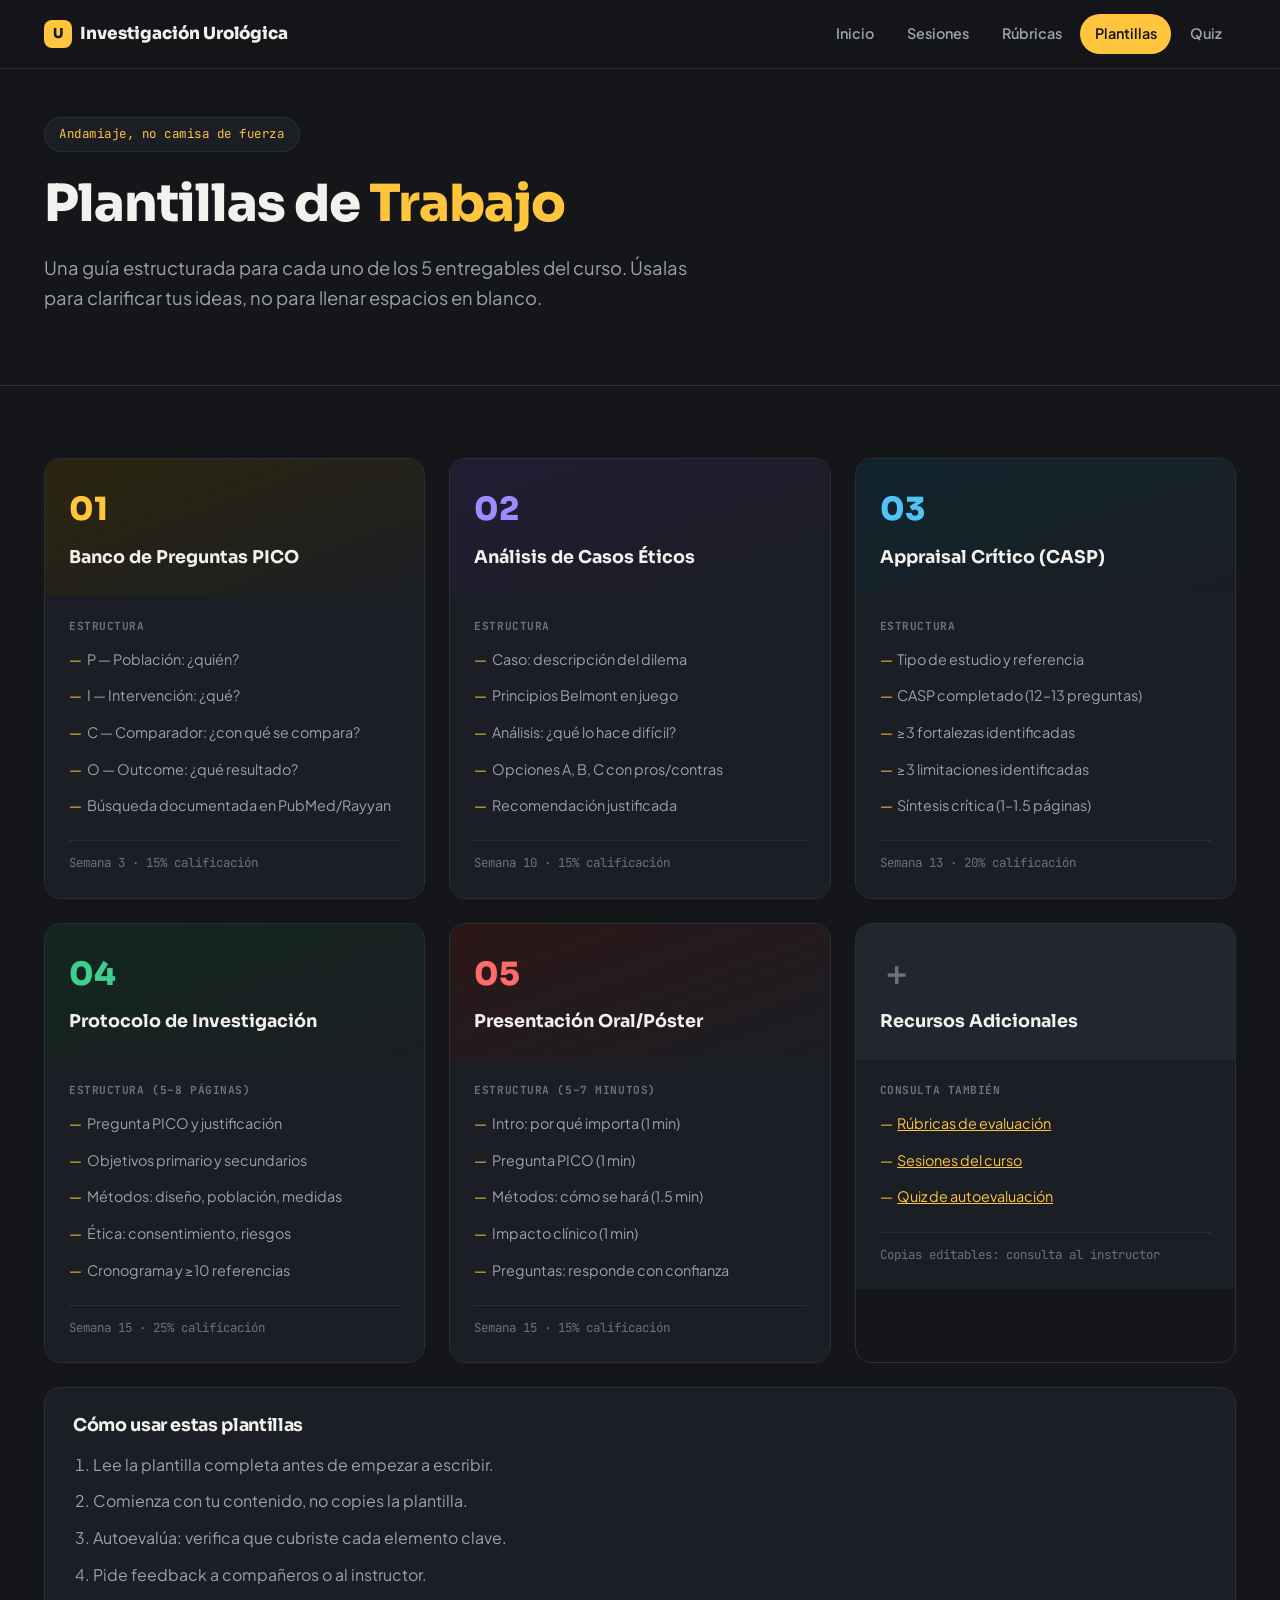
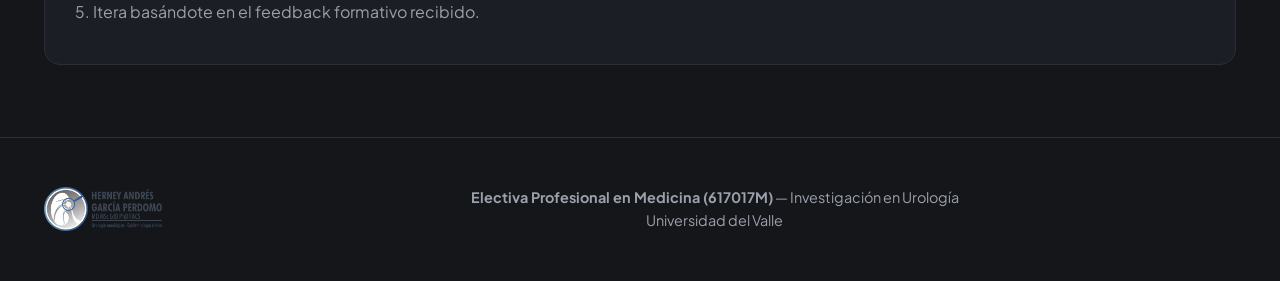
==== commit e1363671: "Add professor logo to site footer Places LOGO_HERNEY.png on the left of the footer across all 5 page" ====
--- a/plantillas.html
+++ b/plantillas.html
@@ -176,8 +176,13 @@
     </section>
 
     <footer class="site-footer">
-        <p><strong>Electiva Profesional en Medicina (617017M)</strong> — Investigación en Urología</p>
-        <p>Universidad del Valle</p>
+        <div class="footer-inner">
+            <img src="LOGO_HERNEY.png" alt="Herney Andres García-Perdomo" class="footer-logo">
+            <div class="footer-text">
+                <p><strong>Electiva Profesional en Medicina (617017M)</strong> — Investigación en Urología</p>
+                <p>Universidad del Valle</p>
+            </div>
+        </div>
     </footer>
 
     <script src="script.js"></script>
--- a/styles.css
+++ b/styles.css
@@ -449,14 +449,36 @@
 .site-footer {
     border-top: 1px solid var(--border);
     padding: 3rem 0;
-    text-align: center;
     color: var(--text-faint);
     font-size: 0.9rem;
 }
 
+.footer-inner {
+    max-width: var(--container);
+    margin: 0 auto;
+    padding: 0 1.5rem;
+    display: flex;
+    align-items: center;
+    gap: 2rem;
+    text-align: left;
+}
+
+.footer-logo {
+    height: 44px;
+    width: auto;
+    flex-shrink: 0;
+}
+
+.footer-text { text-align: center; flex: 1; }
+
 .site-footer strong { color: var(--text-muted); }
 
 .site-footer a { color: var(--accent); text-decoration: none; font-weight: 600; }
+
+@media (max-width: 640px) {
+    .footer-inner { flex-direction: column; text-align: center; gap: 1rem; }
+    .footer-text { text-align: center; }
+}
 
 /* ============ Reveal-on-scroll ============ */
 
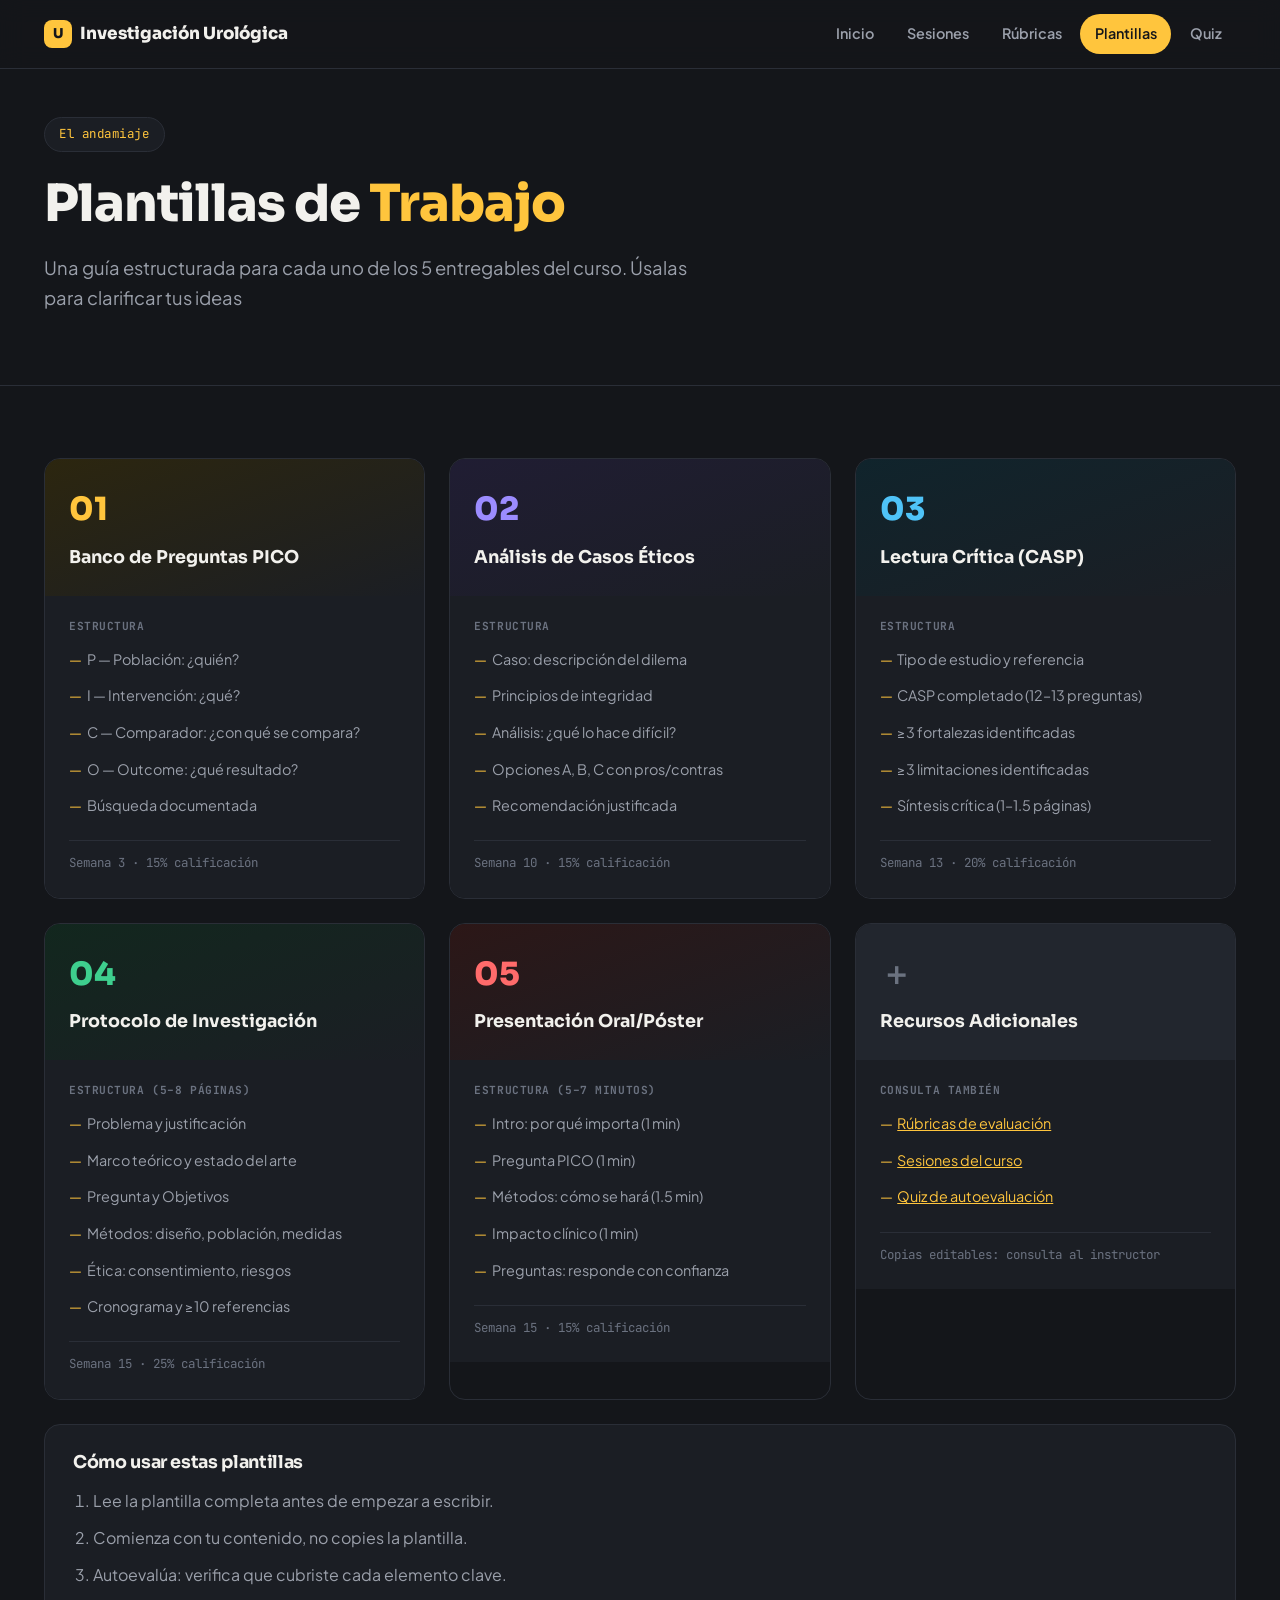
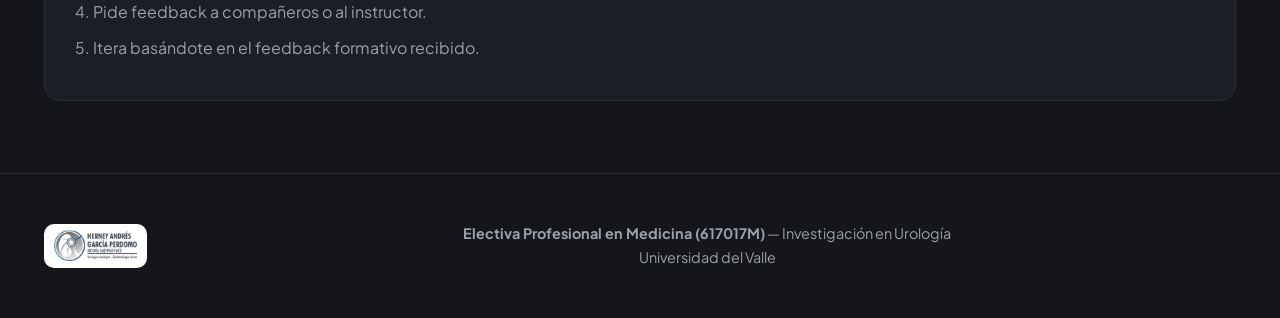
==== commit 08a7ccb1: "Update course materials and minor edits to content files - README.md, actividades_tareas.md, microcu" ====
--- a/plantillas.html
+++ b/plantillas.html
@@ -1,34 +1,137 @@
 <!DOCTYPE html>
 <html lang="es">
+
 <head>
     <meta charset="UTF-8">
     <meta name="viewport" content="width=device-width, initial-scale=1.0">
     <title>Plantillas — Investigación en Urología</title>
     <link rel="preconnect" href="https://fonts.googleapis.com">
-    <link href="https://fonts.googleapis.com/css2?family=Sora:wght@700;800&family=Plus+Jakarta+Sans:wght@400;500;600;700&family=JetBrains+Mono:wght@500;600;700&display=swap" rel="stylesheet">
+    <link
+        href="https://fonts.googleapis.com/css2?family=Sora:wght@700;800&family=Plus+Jakarta+Sans:wght@400;500;600;700&family=JetBrains+Mono:wght@500;600;700&display=swap"
+        rel="stylesheet">
     <link rel="stylesheet" href="styles.css">
-    <noscript><style>.reveal{opacity:1!important;transform:none!important;}</style></noscript>
+    <noscript>
+        <style>
+            .reveal {
+                opacity: 1 !important;
+                transform: none !important;
+            }
+        </style>
+    </noscript>
     <style>
-        .template-grid { display: grid; grid-template-columns: repeat(3, 1fr); gap: 1.5rem; }
-        .template-card { border-radius: var(--radius); overflow: hidden; border: 1px solid var(--border); transition: transform 0.2s ease, border-color 0.2s ease; }
-        .template-card:hover { transform: translateY(-4px); border-color: var(--border-bright); }
-        .tpl-header { padding: 1.5rem; }
-        .tpl-number { font-family: var(--font-display); font-size: 2rem; font-weight: 800; }
-        .tpl-title { font-family: var(--font-display); font-size: 1.1rem; font-weight: 700; margin-top: 0.4rem; }
-        .tpl-body { padding: 1.5rem; background: var(--bg-elevated); }
-        .tpl-body h4 { font-family: var(--font-mono); font-size: 0.7rem; text-transform: uppercase; letter-spacing: 0.05em; color: var(--text-faint); margin-bottom: 0.6rem; }
-        .tpl-body ul { list-style: none; margin-bottom: 1rem; }
-        .tpl-body li { padding: 0.4rem 0; padding-left: 1.1rem; position: relative; color: var(--text-muted); font-size: 0.9rem; }
-        .tpl-body li::before { content: "—"; position: absolute; left: 0; color: var(--accent); }
-        .tpl-footer { font-family: var(--font-mono); font-size: 0.78rem; color: var(--text-faint); padding-top: 0.75rem; border-top: 1px solid var(--border); }
-        .usage-box { background: var(--bg-elevated); border: 1px solid var(--border); border-radius: var(--radius); padding: 1.75rem; margin-top: 1.5rem; }
-        .usage-box h3 { font-size: 1.1rem; margin-bottom: 1rem; }
-        .usage-box ol { margin-left: 1.25rem; color: var(--text-muted); }
-        .usage-box li { margin-bottom: 0.65rem; }
-        @media (max-width: 900px) { .template-grid { grid-template-columns: repeat(2, 1fr); } }
-        @media (max-width: 640px) { .template-grid { grid-template-columns: 1fr; } }
+        .template-grid {
+            display: grid;
+            grid-template-columns: repeat(3, 1fr);
+            gap: 1.5rem;
+        }
+
+        .template-card {
+            border-radius: var(--radius);
+            overflow: hidden;
+            border: 1px solid var(--border);
+            transition: transform 0.2s ease, border-color 0.2s ease;
+        }
+
+        .template-card:hover {
+            transform: translateY(-4px);
+            border-color: var(--border-bright);
+        }
+
+        .tpl-header {
+            padding: 1.5rem;
+        }
+
+        .tpl-number {
+            font-family: var(--font-display);
+            font-size: 2rem;
+            font-weight: 800;
+        }
+
+        .tpl-title {
+            font-family: var(--font-display);
+            font-size: 1.1rem;
+            font-weight: 700;
+            margin-top: 0.4rem;
+        }
+
+        .tpl-body {
+            padding: 1.5rem;
+            background: var(--bg-elevated);
+        }
+
+        .tpl-body h4 {
+            font-family: var(--font-mono);
+            font-size: 0.7rem;
+            text-transform: uppercase;
+            letter-spacing: 0.05em;
+            color: var(--text-faint);
+            margin-bottom: 0.6rem;
+        }
+
+        .tpl-body ul {
+            list-style: none;
+            margin-bottom: 1rem;
+        }
+
+        .tpl-body li {
+            padding: 0.4rem 0;
+            padding-left: 1.1rem;
+            position: relative;
+            color: var(--text-muted);
+            font-size: 0.9rem;
+        }
+
+        .tpl-body li::before {
+            content: "—";
+            position: absolute;
+            left: 0;
+            color: var(--accent);
+        }
+
+        .tpl-footer {
+            font-family: var(--font-mono);
+            font-size: 0.78rem;
+            color: var(--text-faint);
+            padding-top: 0.75rem;
+            border-top: 1px solid var(--border);
+        }
+
+        .usage-box {
+            background: var(--bg-elevated);
+            border: 1px solid var(--border);
+            border-radius: var(--radius);
+            padding: 1.75rem;
+            margin-top: 1.5rem;
+        }
+
+        .usage-box h3 {
+            font-size: 1.1rem;
+            margin-bottom: 1rem;
+        }
+
+        .usage-box ol {
+            margin-left: 1.25rem;
+            color: var(--text-muted);
+        }
+
+        .usage-box li {
+            margin-bottom: 0.65rem;
+        }
+
+        @media (max-width: 900px) {
+            .template-grid {
+                grid-template-columns: repeat(2, 1fr);
+            }
+        }
+
+        @media (max-width: 640px) {
+            .template-grid {
+                grid-template-columns: 1fr;
+            }
+        }
     </style>
 </head>
+
 <body>
     <nav class="site-nav">
         <div class="nav-inner">
@@ -46,9 +149,11 @@
 
     <header class="hero" style="padding: 3rem 0 2.5rem;">
         <div class="container">
-            <div class="hero-eyebrow">Andamiaje, no camisa de fuerza</div>
-            <h1 class="h-display" style="font-size: clamp(2rem, 4.5vw, 3.2rem);">Plantillas de <span class="text-accent">Trabajo</span></h1>
-            <p class="lede">Una guía estructurada para cada uno de los 5 entregables del curso. Úsalas para clarificar tus ideas, no para llenar espacios en blanco.</p>
+            <div class="hero-eyebrow">El andamiaje</div>
+            <h1 class="h-display" style="font-size: clamp(2rem, 4.5vw, 3.2rem);">Plantillas de <span
+                    class="text-accent">Trabajo</span></h1>
+            <p class="lede">Una guía estructurada para cada uno de los 5 entregables del curso. Úsalas para clarificar
+                tus ideas</p>
         </div>
     </header>
 
@@ -56,7 +161,8 @@
         <div class="container">
             <div class="template-grid reveal">
                 <div class="template-card">
-                    <div class="tpl-header" style="background: linear-gradient(160deg, var(--mod-1-bg), var(--bg-elevated));">
+                    <div class="tpl-header"
+                        style="background: linear-gradient(160deg, var(--mod-1-bg), var(--bg-elevated));">
                         <div class="tpl-number" style="color: var(--mod-1);">01</div>
                         <div class="tpl-title">Banco de Preguntas PICO</div>
                     </div>
@@ -67,14 +173,15 @@
                             <li>I — Intervención: ¿qué?</li>
                             <li>C — Comparador: ¿con qué se compara?</li>
                             <li>O — Outcome: ¿qué resultado?</li>
-                            <li>Búsqueda documentada en PubMed/Rayyan</li>
+                            <li>Búsqueda documentada</li>
                         </ul>
                         <div class="tpl-footer">Semana 3 · 15% calificación</div>
                     </div>
                 </div>
 
                 <div class="template-card">
-                    <div class="tpl-header" style="background: linear-gradient(160deg, var(--mod-3-bg), var(--bg-elevated));">
+                    <div class="tpl-header"
+                        style="background: linear-gradient(160deg, var(--mod-3-bg), var(--bg-elevated));">
                         <div class="tpl-number" style="color: var(--mod-3);">02</div>
                         <div class="tpl-title">Análisis de Casos Éticos</div>
                     </div>
@@ -82,7 +189,7 @@
                         <h4>Estructura</h4>
                         <ul>
                             <li>Caso: descripción del dilema</li>
-                            <li>Principios Belmont en juego</li>
+                            <li>Principios de integridad</li>
                             <li>Análisis: ¿qué lo hace difícil?</li>
                             <li>Opciones A, B, C con pros/contras</li>
                             <li>Recomendación justificada</li>
@@ -92,9 +199,10 @@
                 </div>
 
                 <div class="template-card">
-                    <div class="tpl-header" style="background: linear-gradient(160deg, var(--mod-4-bg), var(--bg-elevated));">
+                    <div class="tpl-header"
+                        style="background: linear-gradient(160deg, var(--mod-4-bg), var(--bg-elevated));">
                         <div class="tpl-number" style="color: var(--mod-4);">03</div>
-                        <div class="tpl-title">Appraisal Crítico (CASP)</div>
+                        <div class="tpl-title">Lectura Crítica (CASP)</div>
                     </div>
                     <div class="tpl-body">
                         <h4>Estructura</h4>
@@ -110,15 +218,17 @@
                 </div>
 
                 <div class="template-card">
-                    <div class="tpl-header" style="background: linear-gradient(160deg, var(--mod-2-bg), var(--bg-elevated));">
+                    <div class="tpl-header"
+                        style="background: linear-gradient(160deg, var(--mod-2-bg), var(--bg-elevated));">
                         <div class="tpl-number" style="color: var(--mod-2);">04</div>
                         <div class="tpl-title">Protocolo de Investigación</div>
                     </div>
                     <div class="tpl-body">
                         <h4>Estructura (5–8 páginas)</h4>
                         <ul>
-                            <li>Pregunta PICO y justificación</li>
-                            <li>Objetivos primario y secundarios</li>
+                            <li>Problema y justificación</li>
+                            <li>Marco teórico y estado del arte</li>
+                            <li>Pregunta y Objetivos</li>
                             <li>Métodos: diseño, población, medidas</li>
                             <li>Ética: consentimiento, riesgos</li>
                             <li>Cronograma y ≥10 referencias</li>
@@ -128,7 +238,8 @@
                 </div>
 
                 <div class="template-card">
-                    <div class="tpl-header" style="background: linear-gradient(160deg, var(--mod-5-bg), var(--bg-elevated));">
+                    <div class="tpl-header"
+                        style="background: linear-gradient(160deg, var(--mod-5-bg), var(--bg-elevated));">
                         <div class="tpl-number" style="color: var(--mod-5);">05</div>
                         <div class="tpl-title">Presentación Oral/Póster</div>
                     </div>
@@ -155,7 +266,8 @@
                         <ul>
                             <li><a href="rubricas.html" style="color: var(--accent);">Rúbricas de evaluación</a></li>
                             <li><a href="sesiones.html" style="color: var(--accent);">Sesiones del curso</a></li>
-                            <li><a href="quiz-disenos.html" style="color: var(--accent);">Quiz de autoevaluación</a></li>
+                            <li><a href="quiz-disenos.html" style="color: var(--accent);">Quiz de autoevaluación</a>
+                            </li>
                         </ul>
                         <div class="tpl-footer">Copias editables: consulta al instructor</div>
                     </div>
@@ -187,4 +299,5 @@
 
     <script src="script.js"></script>
 </body>
-</html>
+
+</html>
--- a/styles.css
+++ b/styles.css
@@ -467,6 +467,9 @@
     height: 44px;
     width: auto;
     flex-shrink: 0;
+    background: #FFFFFF;
+    padding: 0.4rem 0.6rem;
+    border-radius: var(--radius-sm);
 }
 
 .footer-text { text-align: center; flex: 1; }
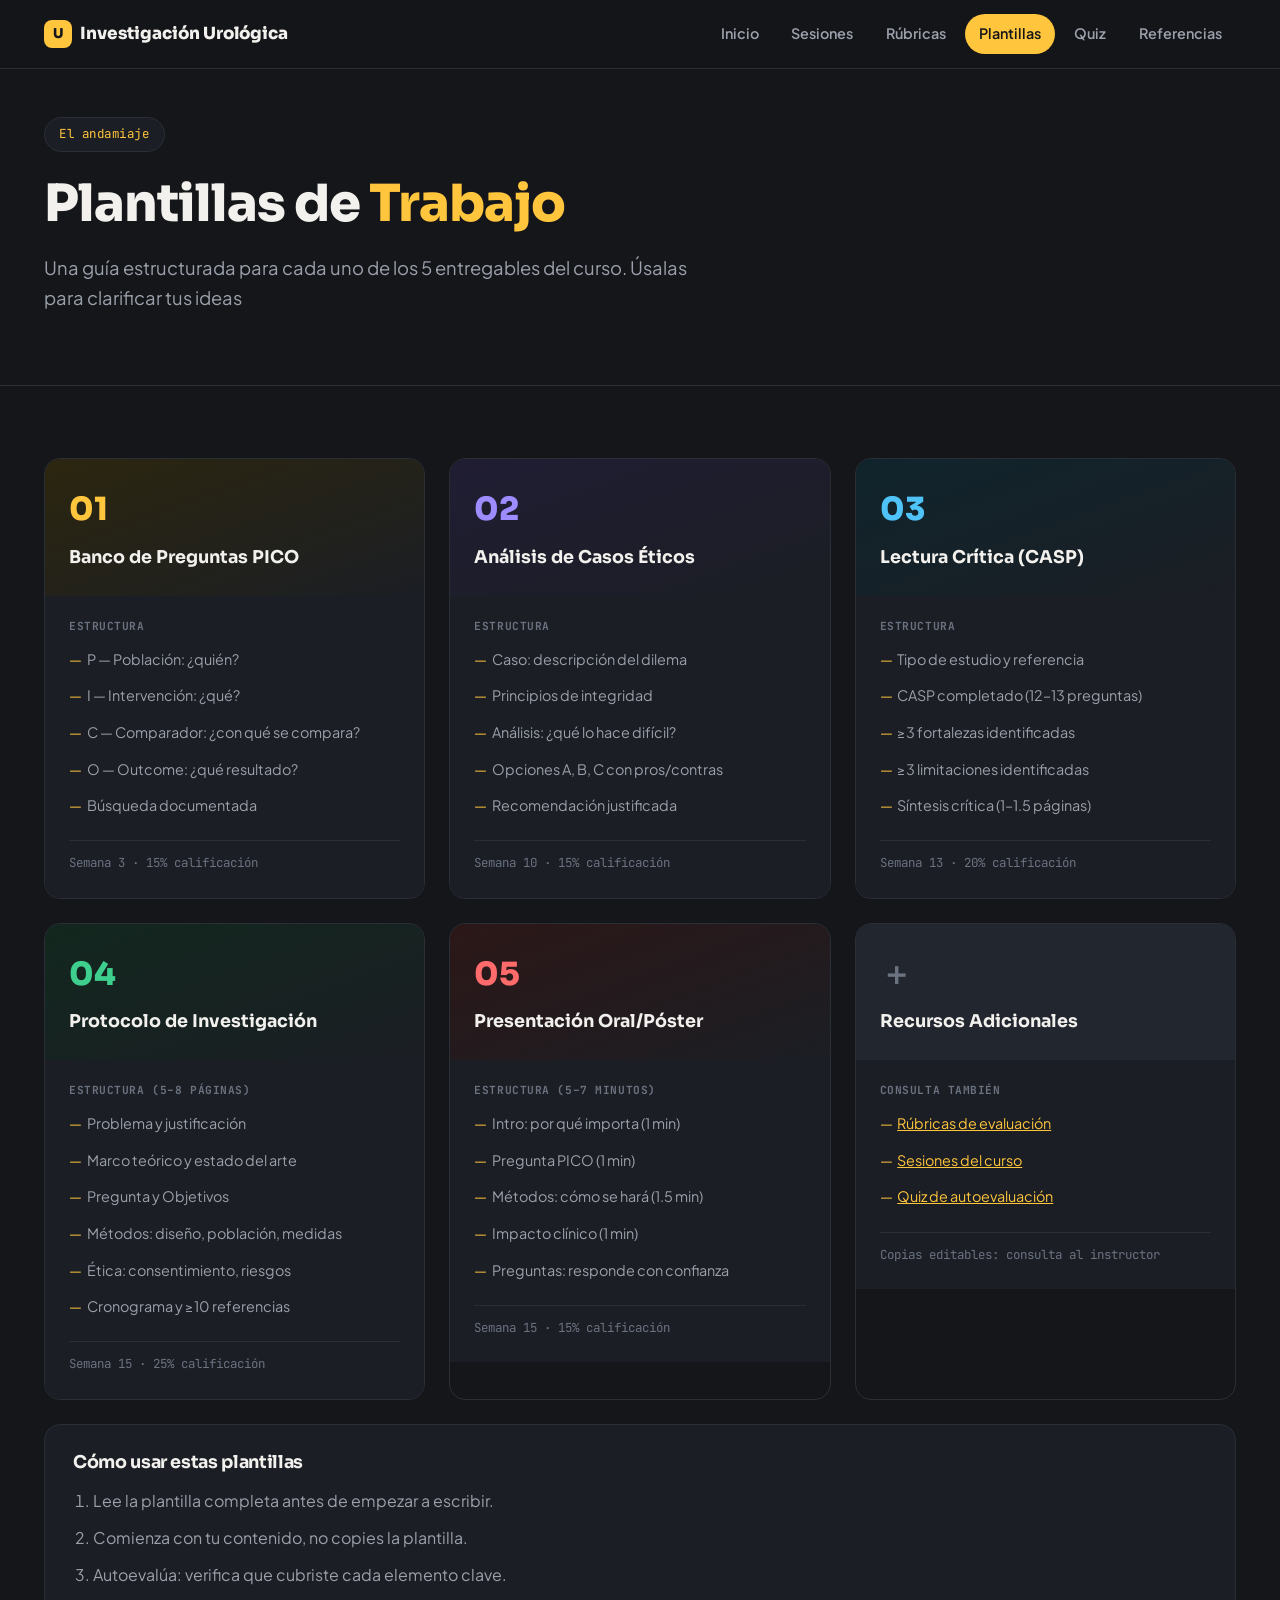
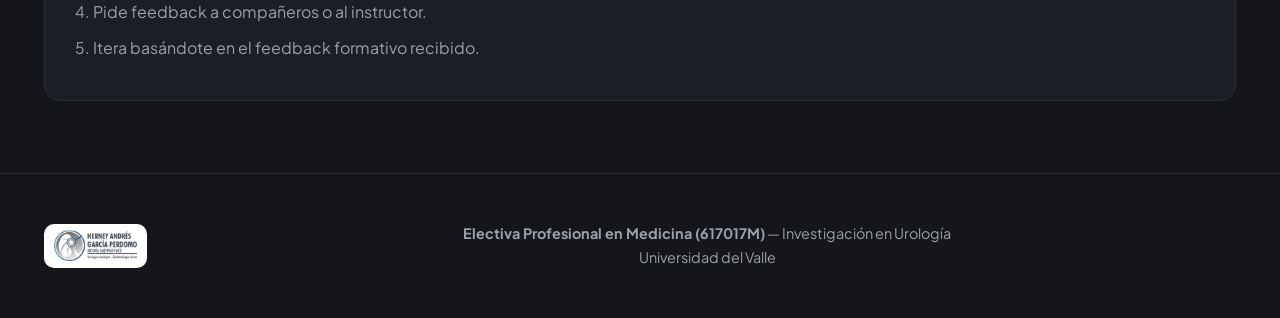
==== commit d5555211: "Create referencias.html page and add nav link across all 5 site pages Add new page: referencias.html" ====
--- a/plantillas.html
+++ b/plantillas.html
@@ -9,7 +9,7 @@
     <link
         href="https://fonts.googleapis.com/css2?family=Sora:wght@700;800&family=Plus+Jakarta+Sans:wght@400;500;600;700&family=JetBrains+Mono:wght@500;600;700&display=swap"
         rel="stylesheet">
-    <link rel="stylesheet" href="styles.css">
+    <link rel="stylesheet" href="assets/styles.css">
     <noscript>
         <style>
             .reveal {
@@ -142,6 +142,7 @@
                 <a href="rubricas.html">Rúbricas</a>
                 <a href="plantillas.html" class="active">Plantillas</a>
                 <a href="quiz-disenos.html">Quiz</a>
+                <a href="referencias.html">Referencias</a>
             </div>
             <button class="nav-toggle" aria-label="Abrir menú">☰</button>
         </div>
@@ -289,7 +290,7 @@
 
     <footer class="site-footer">
         <div class="footer-inner">
-            <img src="LOGO_HERNEY.png" alt="Herney Andres García-Perdomo" class="footer-logo">
+            <img src="assets/LOGO_HERNEY.png" alt="Herney Andres García-Perdomo" class="footer-logo">
             <div class="footer-text">
                 <p><strong>Electiva Profesional en Medicina (617017M)</strong> — Investigación en Urología</p>
                 <p>Universidad del Valle</p>
@@ -297,7 +298,7 @@
         </div>
     </footer>
 
-    <script src="script.js"></script>
+    <script src="assets/script.js"></script>
 </body>
 
 </html>
--- a/assets/styles.css
+++ b/assets/styles.css
@@ -0,0 +1,535 @@
+/* ============================================
+   Investigación en Urología — Design System
+   Dark-locked, bold editorial, evidence-pyramid motif
+   ============================================ */
+
+:root {
+    --bg: #14161A;
+    --bg-elevated: #1B1E24;
+    --bg-elevated-2: #22262E;
+    --border: #2A2E37;
+    --border-bright: #3A3F4B;
+
+    --text: #F2F1ED;
+    --text-muted: #9BA0AB;
+    --text-faint: #6B7280;
+
+    --accent: #FFC53D;
+    --accent-ink: #14161A;
+    --accent-dim: #4A3D1C;
+
+    --mod-1: #FFC53D; /* Fundamentos: amber */
+    --mod-1-bg: #2C260F;
+    --mod-2: #3ECF8E; /* Diseños de Estudio: emerald */
+    --mod-2-bg: #12271E;
+    --mod-3: #9C8CFF; /* Ética: violet */
+    --mod-3-bg: #201D33;
+    --mod-4: #4FC3F7; /* Appraisal: sky */
+    --mod-4-bg: #10242C;
+    --mod-5: #FF6B6B; /* Capstone: coral */
+    --mod-5-bg: #2C1717;
+
+    --font-display: 'Sora', sans-serif;
+    --font-body: 'Plus Jakarta Sans', sans-serif;
+    --font-mono: 'JetBrains Mono', monospace;
+
+    --radius: 16px;
+    --radius-sm: 10px;
+    --radius-pill: 999px;
+
+    --shadow: 0 24px 60px rgba(0,0,0,0.5);
+    --container: 1240px;
+}
+
+* { margin: 0; padding: 0; box-sizing: border-box; }
+
+html { scroll-behavior: smooth; }
+
+body {
+    background-color: var(--bg);
+    color: var(--text);
+    font-family: var(--font-body);
+    line-height: 1.65;
+    font-size: 16px;
+    -webkit-font-smoothing: antialiased;
+}
+
+img, svg { max-width: 100%; display: block; }
+
+a { color: inherit; }
+
+.container {
+    max-width: var(--container);
+    margin: 0 auto;
+    padding: 0 1.5rem;
+}
+
+::selection { background: var(--accent); color: var(--accent-ink); }
+
+*:focus-visible {
+    outline: 2px solid var(--accent);
+    outline-offset: 3px;
+}
+
+/* ============ Typography ============ */
+
+h1, h2, h3, h4 {
+    font-family: var(--font-display);
+    font-weight: 700;
+    letter-spacing: -0.02em;
+    line-height: 1.1;
+}
+
+.h-display {
+    font-size: clamp(2.4rem, 5.5vw, 4.2rem);
+    font-weight: 800;
+}
+
+.h-section {
+    font-size: clamp(1.8rem, 3.2vw, 2.6rem);
+    font-weight: 700;
+    margin-bottom: 1rem;
+}
+
+.h-card {
+    font-size: 1.15rem;
+    font-weight: 700;
+}
+
+p { color: var(--text-muted); }
+
+.lede {
+    font-size: 1.15rem;
+    color: var(--text-muted);
+    max-width: 52ch;
+}
+
+.mono-label {
+    font-family: var(--font-mono);
+    font-size: 0.78rem;
+    letter-spacing: 0.06em;
+    color: var(--text-faint);
+    text-transform: uppercase;
+}
+
+.text-accent { color: var(--accent); }
+
+/* ============ Navigation ============ */
+
+.site-nav {
+    position: sticky;
+    top: 0;
+    z-index: 50;
+    background: rgba(20, 22, 26, 0.85);
+    backdrop-filter: blur(12px);
+    -webkit-backdrop-filter: blur(12px);
+    border-bottom: 1px solid var(--border);
+}
+
+.nav-inner {
+    max-width: var(--container);
+    margin: 0 auto;
+    padding: 0 1.5rem;
+    height: 68px;
+    display: flex;
+    align-items: center;
+    justify-content: space-between;
+}
+
+.nav-brand {
+    font-family: var(--font-display);
+    font-weight: 800;
+    font-size: 1.05rem;
+    text-decoration: none;
+    color: var(--text);
+    display: flex;
+    align-items: center;
+    gap: 0.5rem;
+}
+
+.nav-brand .brand-mark {
+    width: 28px;
+    height: 28px;
+    border-radius: 8px;
+    background: var(--accent);
+    color: var(--accent-ink);
+    display: flex;
+    align-items: center;
+    justify-content: center;
+    font-size: 0.85rem;
+    font-weight: 800;
+}
+
+.nav-links {
+    display: flex;
+    gap: 0.25rem;
+    align-items: center;
+}
+
+.nav-links a {
+    padding: 0.5rem 0.9rem;
+    border-radius: var(--radius-pill);
+    text-decoration: none;
+    color: var(--text-muted);
+    font-size: 0.9rem;
+    font-weight: 600;
+    transition: color 0.2s ease, background 0.2s ease;
+}
+
+.nav-links a:hover { color: var(--text); background: var(--bg-elevated); }
+
+.nav-links a.active { color: var(--accent-ink); background: var(--accent); }
+
+.nav-toggle {
+    display: none;
+    background: none;
+    border: 1px solid var(--border-bright);
+    color: var(--text);
+    border-radius: var(--radius-sm);
+    padding: 0.5rem 0.75rem;
+    font-size: 1rem;
+    cursor: pointer;
+}
+
+/* ============ Buttons ============ */
+
+.btn {
+    display: inline-flex;
+    align-items: center;
+    justify-content: center;
+    gap: 0.5rem;
+    padding: 0.85rem 1.6rem;
+    border-radius: var(--radius-pill);
+    font-weight: 700;
+    font-size: 0.95rem;
+    text-decoration: none;
+    border: none;
+    cursor: pointer;
+    transition: transform 0.15s ease, opacity 0.15s ease;
+    white-space: nowrap;
+}
+
+.btn:active { transform: scale(0.97); }
+
+.btn-primary {
+    background: var(--accent);
+    color: var(--accent-ink);
+}
+
+.btn-primary:hover { opacity: 0.88; }
+
+.btn-secondary {
+    background: transparent;
+    color: var(--text);
+    border: 1.5px solid var(--border-bright);
+}
+
+.btn-secondary:hover { border-color: var(--accent); color: var(--accent); }
+
+/* ============ Hero ============ */
+
+.hero {
+    padding: 4rem 0 5rem;
+}
+
+.hero-grid {
+    display: grid;
+    grid-template-columns: 1.1fr 0.9fr;
+    gap: 3rem;
+    align-items: center;
+}
+
+.hero-eyebrow {
+    display: inline-flex;
+    align-items: center;
+    gap: 0.5rem;
+    padding: 0.4rem 0.9rem;
+    border-radius: var(--radius-pill);
+    background: var(--bg-elevated);
+    border: 1px solid var(--border);
+    font-family: var(--font-mono);
+    font-size: 0.78rem;
+    letter-spacing: 0.04em;
+    color: var(--accent);
+    margin-bottom: 1.5rem;
+}
+
+.hero h1 {
+    margin-bottom: 1.25rem;
+}
+
+.hero .lede { margin-bottom: 2rem; }
+
+.hero-ctas {
+    display: flex;
+    gap: 0.85rem;
+    flex-wrap: wrap;
+}
+
+/* Evidence pyramid signature graphic */
+
+.pyramid-wrap {
+    position: relative;
+    display: flex;
+    flex-direction: column;
+    align-items: center;
+    gap: 3px;
+    padding: 2rem 1rem;
+}
+
+.pyramid-tier {
+    height: 44px;
+    display: flex;
+    align-items: center;
+    justify-content: center;
+    font-family: var(--font-mono);
+    font-size: 0.72rem;
+    font-weight: 600;
+    letter-spacing: 0.02em;
+    color: var(--accent-ink);
+    text-align: center;
+    padding: 0 1rem;
+}
+
+.pyramid-tier span { color: var(--accent-ink); }
+
+.pt-1 { width: 42%; clip-path: polygon(6% 0, 94% 0, 100% 100%, 0 100%); background: var(--accent); font-weight: 800; }
+.pt-2 { width: 58%; clip-path: polygon(5% 0, 95% 0, 100% 100%, 0 100%); background: #E8B23A; color: var(--accent-ink); }
+.pt-3 { width: 74%; clip-path: polygon(4% 0, 96% 0, 100% 100%, 0 100%); background: #C99A3A; }
+.pt-4 { width: 88%; clip-path: polygon(3% 0, 97% 0, 100% 100%, 0 100%); background: #A6813A; }
+.pt-5 { width: 100%; clip-path: polygon(0 0, 100% 0, 100% 100%, 0 100%); background: #7D6538; color: #F2F1ED; }
+
+.pyramid-tag {
+    position: absolute;
+    top: -0.5rem;
+    right: -0.5rem;
+    background: var(--mod-5);
+    color: #1a0a0a;
+    font-family: var(--font-mono);
+    font-size: 0.72rem;
+    font-weight: 700;
+    padding: 0.5rem 0.9rem;
+    border-radius: var(--radius-sm);
+    transform: rotate(6deg);
+    box-shadow: var(--shadow);
+}
+
+.pyramid-caption {
+    text-align: center;
+    margin-top: 1rem;
+    font-family: var(--font-mono);
+    font-size: 0.78rem;
+    color: var(--text-faint);
+}
+
+/* ============ Sections ============ */
+
+section.block {
+    padding: 4.5rem 0;
+    border-top: 1px solid var(--border);
+}
+
+.section-head {
+    max-width: 60ch;
+    margin-bottom: 2.5rem;
+}
+
+/* ============ Stat strip ============ */
+
+.stat-strip {
+    display: grid;
+    grid-template-columns: repeat(6, 1fr);
+    gap: 1px;
+    background: var(--border);
+    border: 1px solid var(--border);
+    border-radius: var(--radius);
+    overflow: hidden;
+}
+
+.stat-cell {
+    background: var(--bg-elevated);
+    padding: 1.75rem 1rem;
+    text-align: center;
+}
+
+.stat-number {
+    font-family: var(--font-display);
+    font-size: 2.1rem;
+    font-weight: 800;
+    color: var(--accent);
+}
+
+.stat-label {
+    font-family: var(--font-mono);
+    font-size: 0.72rem;
+    color: var(--text-faint);
+    text-transform: uppercase;
+    letter-spacing: 0.04em;
+    margin-top: 0.35rem;
+}
+
+/* ============ Module bento ============ */
+
+.module-bento {
+    display: grid;
+    grid-template-columns: repeat(6, 1fr);
+    gap: 1rem;
+}
+
+.module-card {
+    border-radius: var(--radius);
+    padding: 1.75rem;
+    border: 1px solid var(--border);
+    position: relative;
+    overflow: hidden;
+    transition: transform 0.2s ease, border-color 0.2s ease;
+}
+
+.module-card:hover { transform: translateY(-3px); border-color: var(--border-bright); }
+
+.module-card.span-3 { grid-column: span 3; }
+.module-card.span-2 { grid-column: span 2; }
+
+.module-card .module-num {
+    font-family: var(--font-mono);
+    font-size: 0.78rem;
+    font-weight: 700;
+    display: inline-block;
+    padding: 0.3rem 0.6rem;
+    border-radius: var(--radius-sm);
+    margin-bottom: 1rem;
+}
+
+.module-card h3 { font-size: 1.3rem; margin-bottom: 0.5rem; }
+.module-card p { font-size: 0.92rem; }
+.module-card .module-weeks { font-family: var(--font-mono); font-size: 0.78rem; color: var(--text-faint); margin-top: 0.75rem; }
+
+.m1 .module-num { background: var(--mod-1-bg); color: var(--mod-1); }
+.m1 { background: linear-gradient(160deg, var(--mod-1-bg), var(--bg-elevated)); }
+.m2 .module-num { background: var(--mod-2-bg); color: var(--mod-2); }
+.m2 { background: linear-gradient(160deg, var(--mod-2-bg), var(--bg-elevated)); }
+.m3 .module-num { background: var(--mod-3-bg); color: var(--mod-3); }
+.m3 { background: linear-gradient(160deg, var(--mod-3-bg), var(--bg-elevated)); }
+.m4 .module-num { background: var(--mod-4-bg); color: var(--mod-4); }
+.m4 { background: linear-gradient(160deg, var(--mod-4-bg), var(--bg-elevated)); }
+.m5 .module-num { background: var(--mod-5-bg); color: var(--mod-5); }
+.m5 { background: linear-gradient(160deg, var(--mod-5-bg), var(--bg-elevated)); }
+
+/* ============ Cards (generic) ============ */
+
+.card {
+    background: var(--bg-elevated);
+    border: 1px solid var(--border);
+    border-radius: var(--radius);
+    padding: 1.75rem;
+}
+
+.card-grid {
+    display: grid;
+    grid-template-columns: repeat(3, 1fr);
+    gap: 1.25rem;
+}
+
+.tag-pill {
+    display: inline-flex;
+    align-items: center;
+    font-family: var(--font-mono);
+    font-size: 0.72rem;
+    font-weight: 700;
+    padding: 0.3rem 0.7rem;
+    border-radius: var(--radius-pill);
+    margin-right: 0.4rem;
+}
+
+.tag-weight { background: var(--accent-dim); color: var(--accent); }
+.tag-week { background: var(--bg-elevated-2); color: var(--text-faint); border: 1px solid var(--border); }
+
+/* ============ Footer ============ */
+
+.site-footer {
+    border-top: 1px solid var(--border);
+    padding: 3rem 0;
+    color: var(--text-faint);
+    font-size: 0.9rem;
+}
+
+.footer-inner {
+    max-width: var(--container);
+    margin: 0 auto;
+    padding: 0 1.5rem;
+    display: flex;
+    align-items: center;
+    gap: 2rem;
+    text-align: left;
+}
+
+.footer-logo {
+    height: 44px;
+    width: auto;
+    flex-shrink: 0;
+    background: #FFFFFF;
+    padding: 0.4rem 0.6rem;
+    border-radius: var(--radius-sm);
+}
+
+.footer-text { text-align: center; flex: 1; }
+
+.site-footer strong { color: var(--text-muted); }
+
+.site-footer a { color: var(--accent); text-decoration: none; font-weight: 600; }
+
+@media (max-width: 640px) {
+    .footer-inner { flex-direction: column; text-align: center; gap: 1rem; }
+    .footer-text { text-align: center; }
+}
+
+/* ============ Reveal-on-scroll ============ */
+
+.reveal {
+    opacity: 0;
+    transform: translateY(18px);
+    transition: opacity 0.6s cubic-bezier(0.16,1,0.3,1), transform 0.6s cubic-bezier(0.16,1,0.3,1);
+}
+
+.reveal.is-visible {
+    opacity: 1;
+    transform: translateY(0);
+}
+
+@media (prefers-reduced-motion: reduce) {
+    .reveal { opacity: 1; transform: none; transition: none; }
+    html { scroll-behavior: auto; }
+}
+
+/* ============ Responsive ============ */
+
+@media (max-width: 900px) {
+    .hero-grid { grid-template-columns: 1fr; }
+    .module-bento { grid-template-columns: repeat(2, 1fr); }
+    .module-card.span-3, .module-card.span-2 { grid-column: span 2; }
+    .stat-strip { grid-template-columns: repeat(3, 1fr); }
+    .card-grid { grid-template-columns: repeat(2, 1fr); }
+}
+
+@media (max-width: 640px) {
+    .nav-links { display: none; }
+    .nav-toggle { display: block; }
+    .nav-links.open {
+        display: flex;
+        flex-direction: column;
+        position: absolute;
+        top: 68px;
+        left: 0;
+        right: 0;
+        background: var(--bg);
+        border-bottom: 1px solid var(--border);
+        padding: 1rem 1.5rem;
+        gap: 0.5rem;
+    }
+    .module-bento { grid-template-columns: 1fr; }
+    .module-card.span-3, .module-card.span-2 { grid-column: span 1; }
+    .stat-strip { grid-template-columns: repeat(2, 1fr); }
+    .card-grid { grid-template-columns: 1fr; }
+    .hero { padding: 2.5rem 0 3rem; }
+    section.block { padding: 3rem 0; }
+}
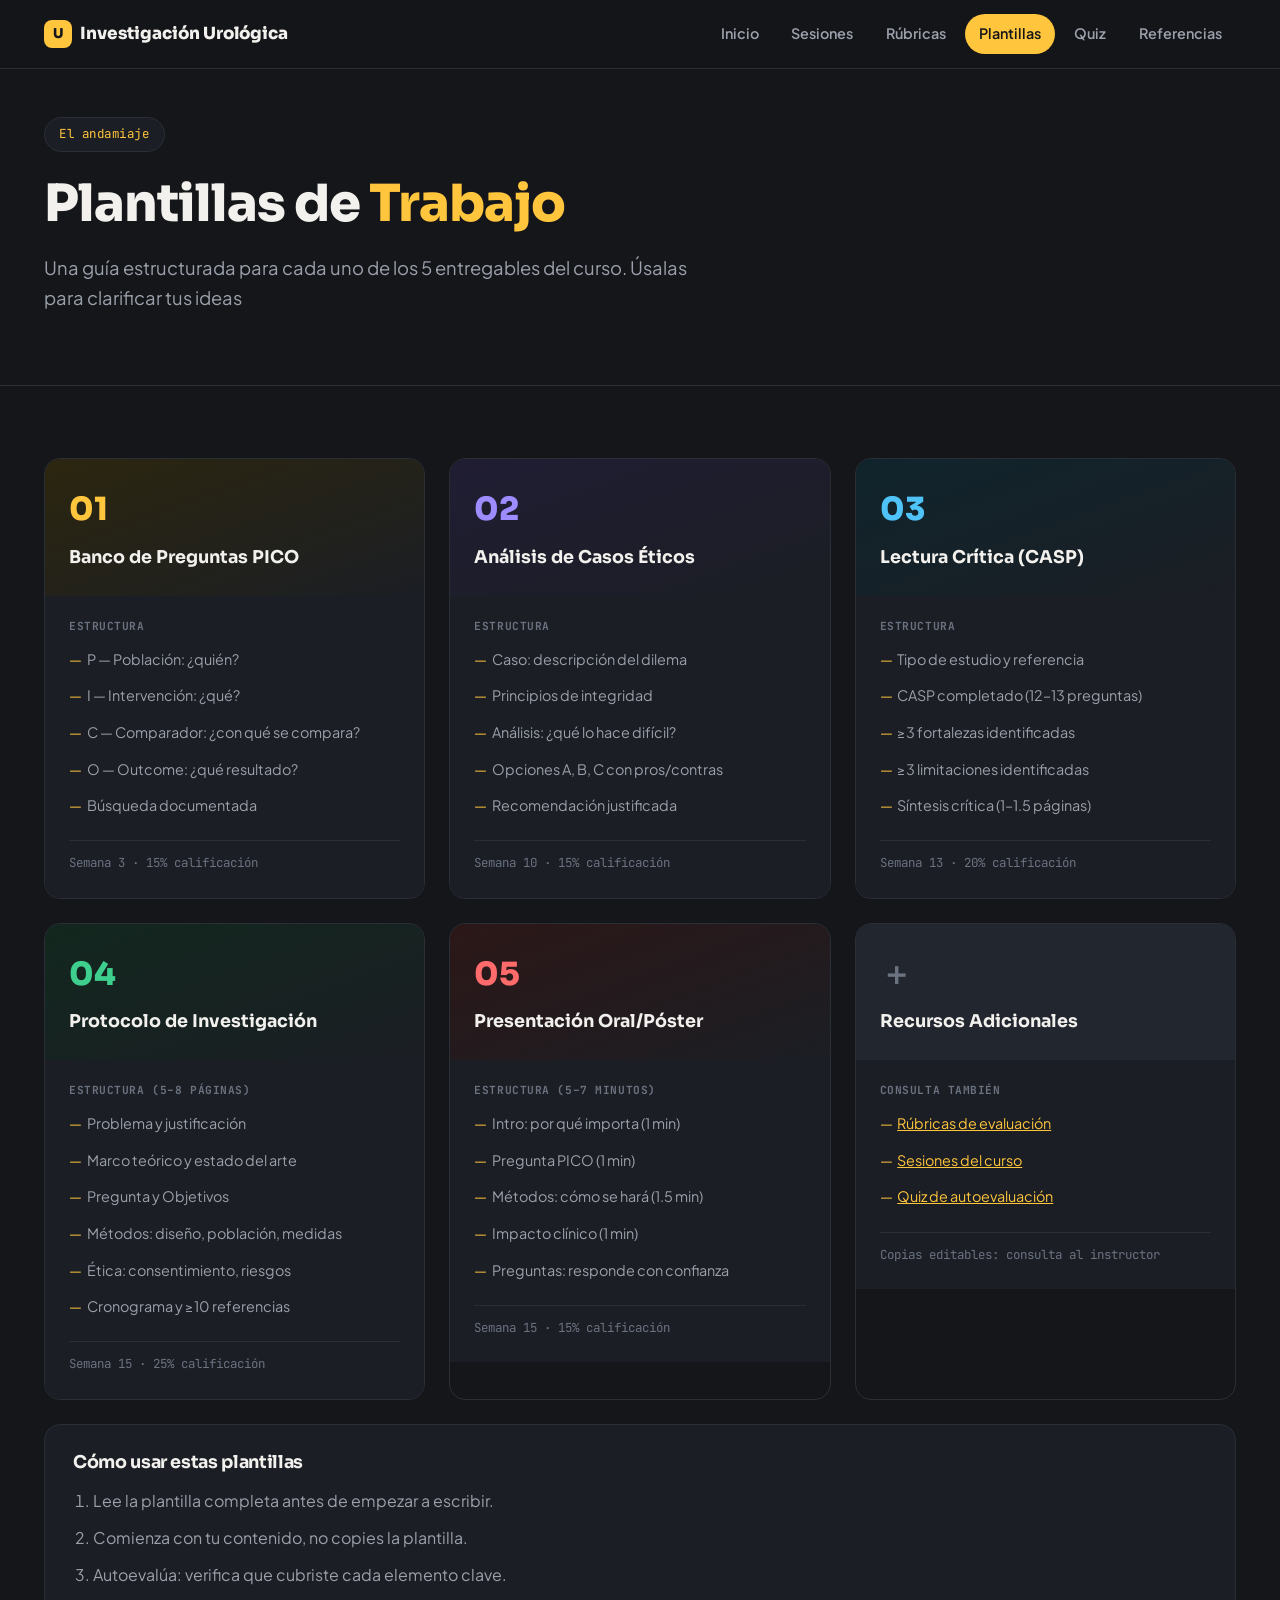
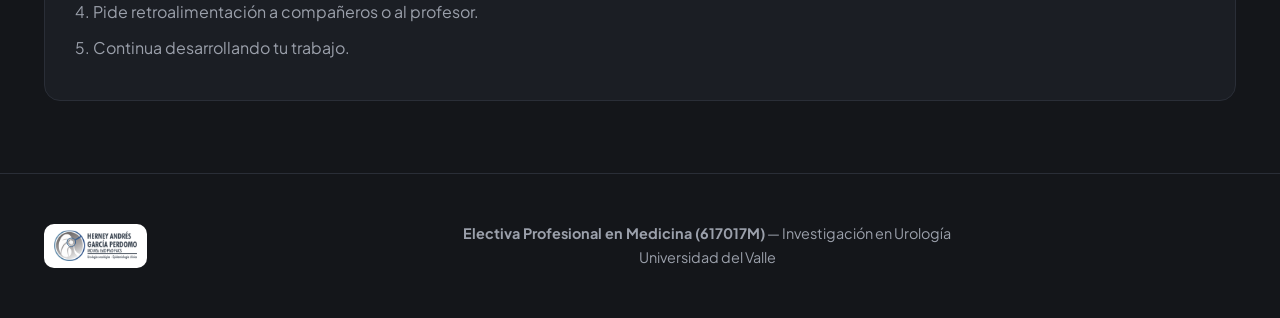
==== commit 956a4100: "Unify session content rendering, add learning resource hyperlinks, and fix terminology" ====
--- a/plantillas.html
+++ b/plantillas.html
@@ -281,8 +281,8 @@
                     <li>Lee la plantilla completa antes de empezar a escribir.</li>
                     <li>Comienza con tu contenido, no copies la plantilla.</li>
                     <li>Autoevalúa: verifica que cubriste cada elemento clave.</li>
-                    <li>Pide feedback a compañeros o al instructor.</li>
-                    <li>Itera basándote en el feedback formativo recibido.</li>
+                    <li>Pide retroalimentación a compañeros o al profesor.</li>
+                    <li>Continua desarrollando tu trabajo.</li>
                 </ol>
             </div>
         </div>
